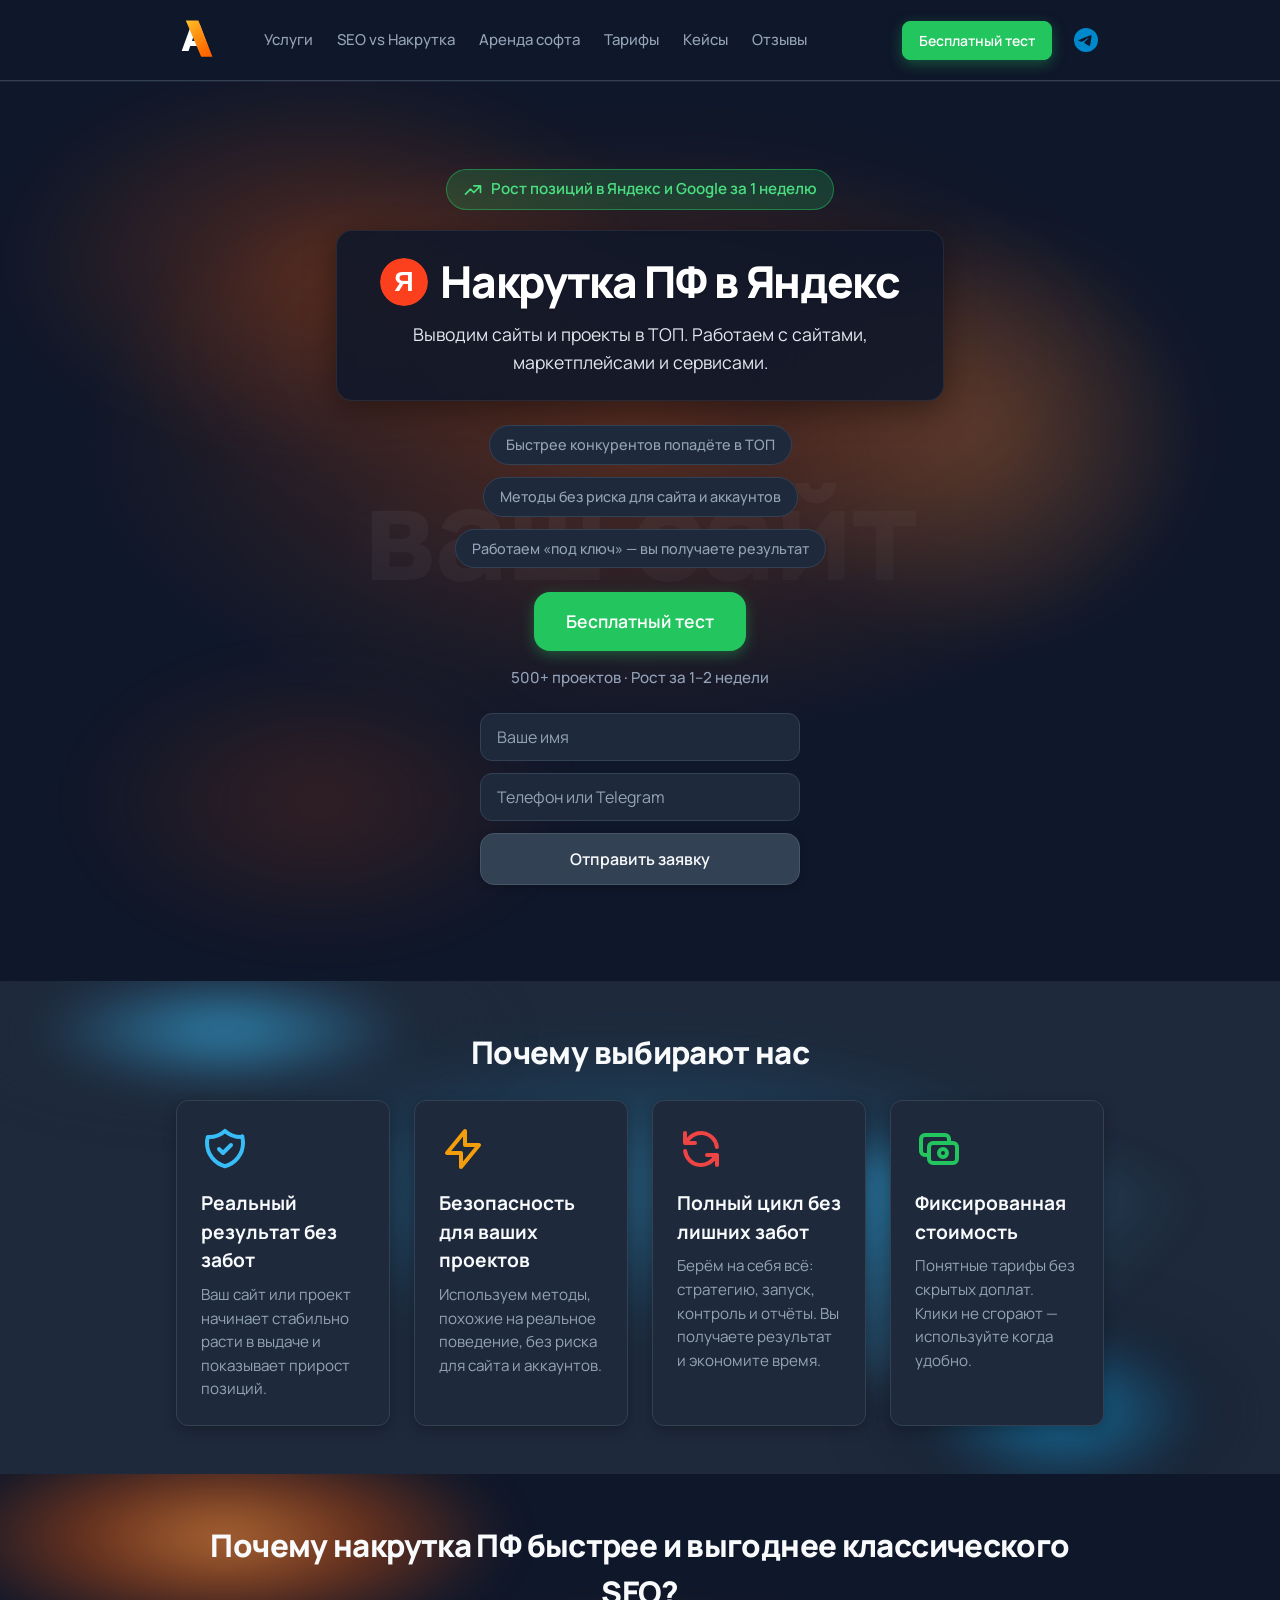
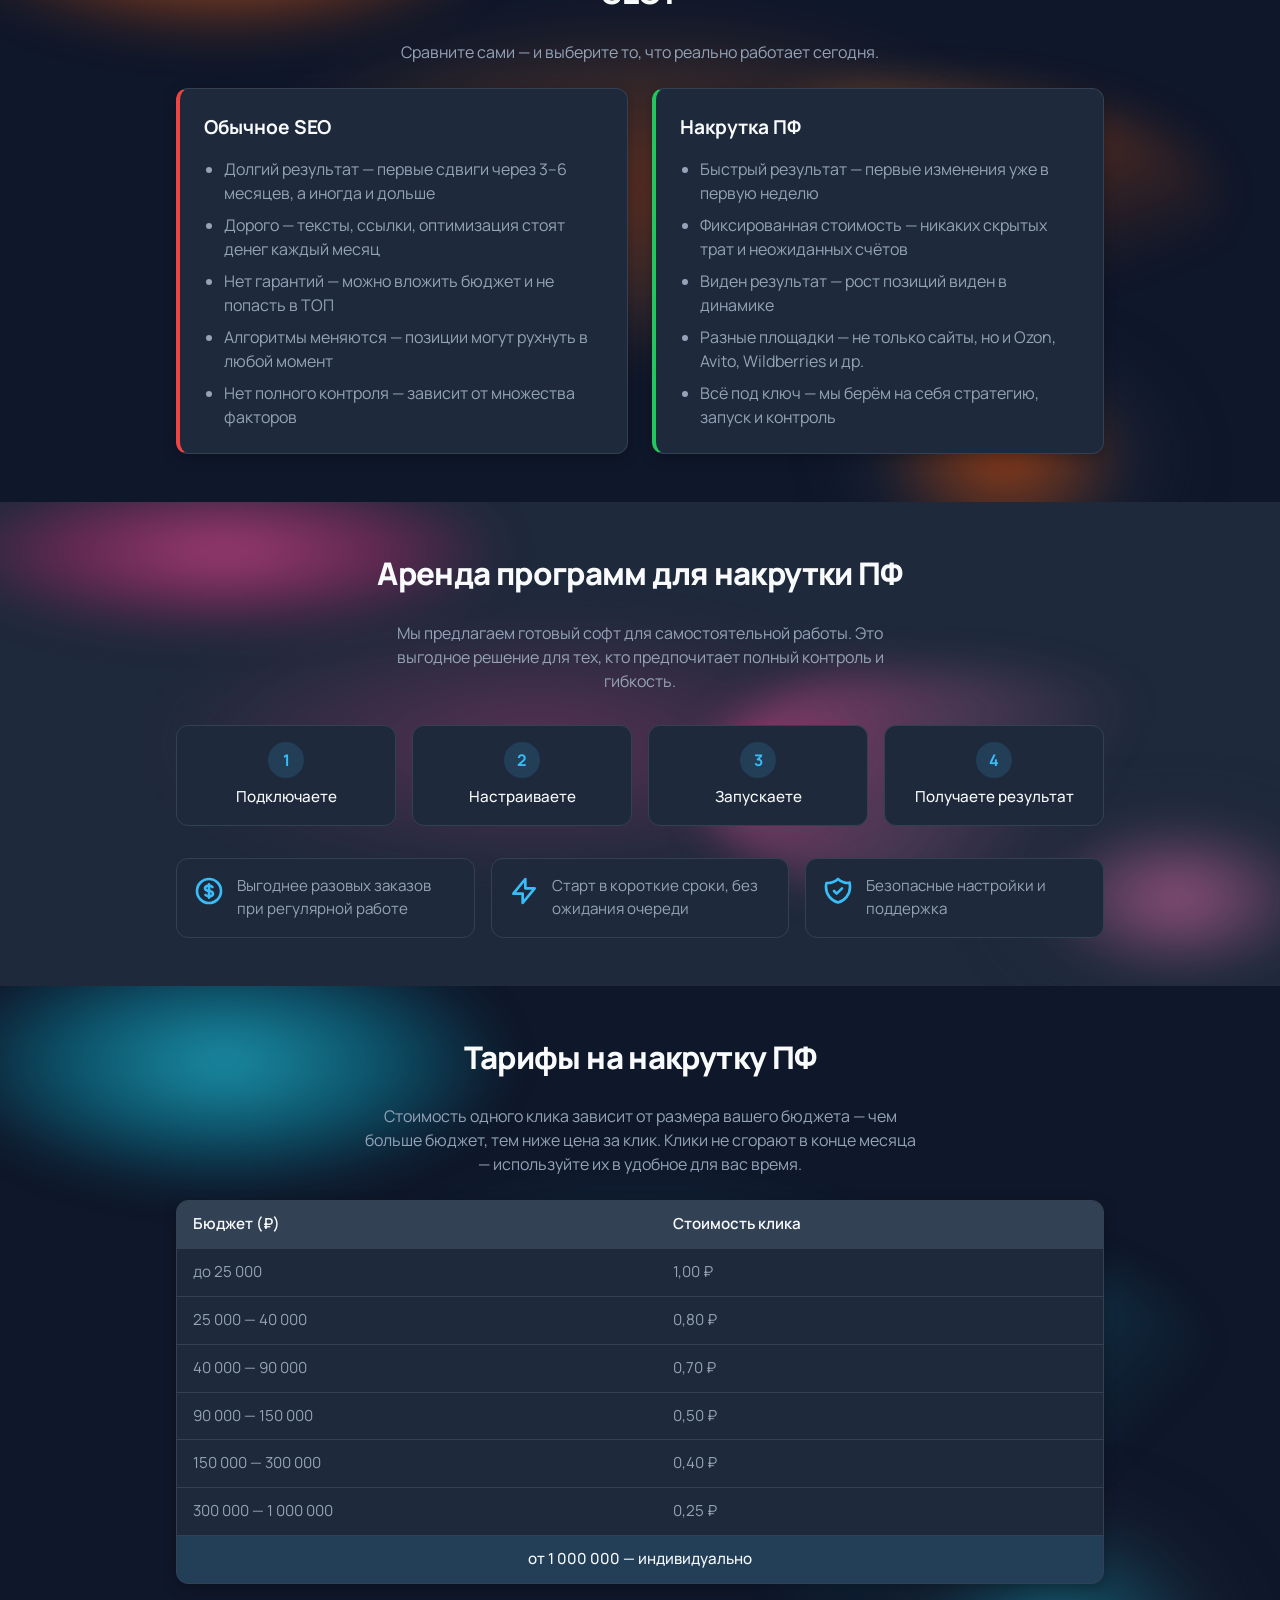
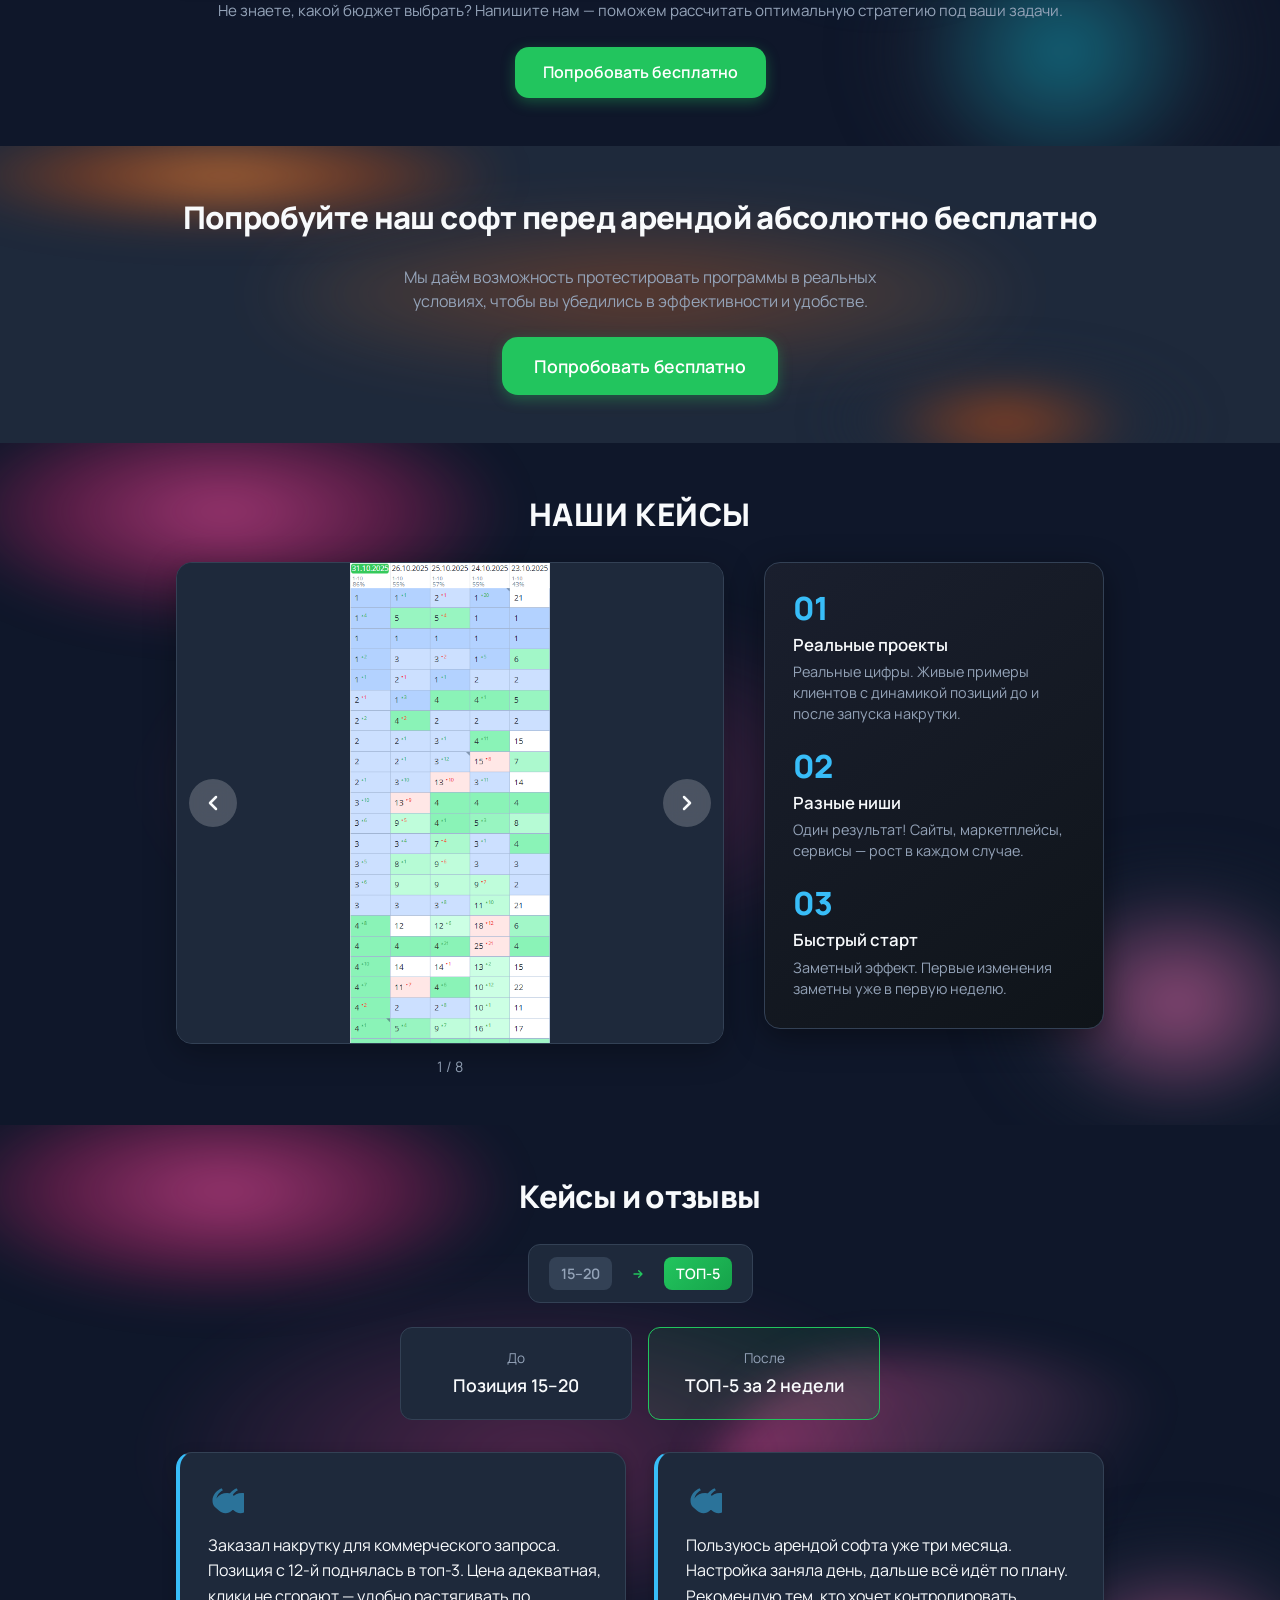
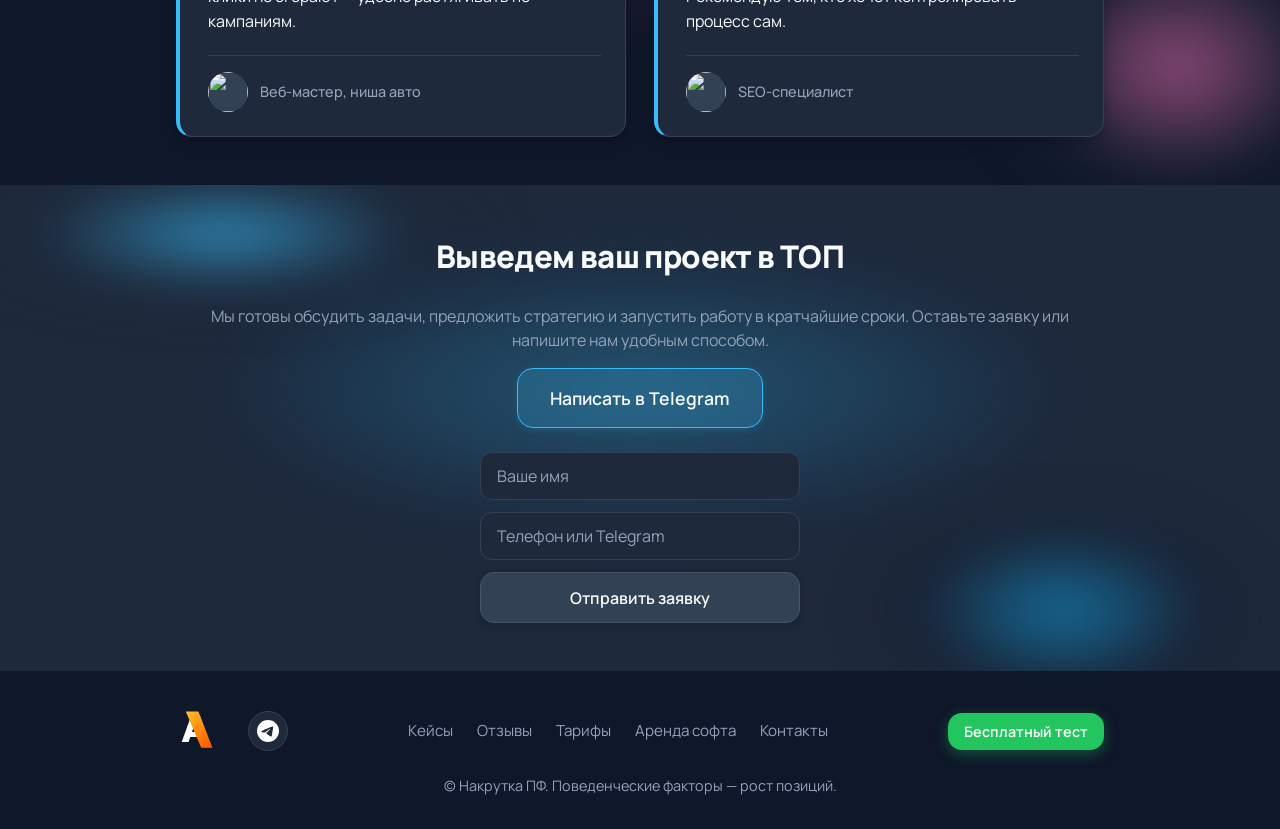
==== index.html @ 40626b6a "Накрутка ПФ — лендинг: hero с видео кузницы, кейсы-карусель, тарифы, отзывы Made-with: Cursor" ====
<!DOCTYPE html>
<html lang="ru">
<head>
  <meta charset="UTF-8">
  <meta name="viewport" content="width=device-width, initial-scale=1.0">
  <title>Накрутка ПФ в Яндекс | Рост позиций в ТОП за 1 неделю</title>
  <meta name="description" content="Накрутка поведенческих факторов для Яндекса и Google. Рост позиций за 1 неделю. Сайты, маркетплейсы, сервисы. Аренда софта и работа под ключ.">
  <meta name="keywords" content="накрутка ПФ, поведенческие факторы, продвижение сайта, Яндекс">
  <link rel="icon" type="image/svg+xml" href="assets/favicon.svg">
  <meta property="og:title" content="Накрутка ПФ в Яндекс — рост позиций за 1 неделю">
  <meta property="og:description" content="Выводим сайты и проекты в ТОП. Рост позиций за 1 неделю. Безопасно и под ключ.">
  <meta property="og:type" content="website">
  <link rel="preconnect" href="https://fonts.googleapis.com">
  <link rel="preconnect" href="https://fonts.gstatic.com" crossorigin>
  <link href="https://fonts.googleapis.com/css2?family=Manrope:wght@400;500;600;700&display=swap" rel="stylesheet">
  <link rel="stylesheet" href="css/styles.css">
</head>
<body id="top">
  <div class="page-wrap">
  <header class="header">
    <div class="header__inner container">
      <a href="#top" class="logo" aria-label="Накрутка ПФ — на главную">
        <img src="img/logo-light.svg" alt="Накрутка ПФ" width="56" height="56" class="logo__img">
      </a>
      <nav class="nav nav--closed">
        <div class="nav__scroll">
          <a href="#advantages" class="nav__link">Услуги</a>
          <a href="#comparison" class="nav__link">SEO vs Накрутка</a>
          <a href="#rent" class="nav__link">Аренда софта</a>
          <a href="#pricing" class="nav__link">Тарифы</a>
          <a href="#our-cases" class="nav__link">Кейсы</a>
          <a href="#reviews" class="nav__link">Отзывы</a>
        </div>
        <a href="#free-test" class="nav__link nav__link--cta">Бесплатный тест</a>
        <a href="https://t.me/pashninburgers1" class="nav__link nav__link--tg" target="_blank" rel="noopener" aria-label="Написать в Telegram">
          <img src="img/tg-icon.svg" alt="" width="24" height="24" class="tg-icon">
        </a>
      </nav>
      <a href="https://t.me/pashninburgers1" class="header__tg" target="_blank" rel="noopener" aria-label="Написать в Telegram">
        <img src="img/tg-icon.svg" alt="" width="24" height="24" class="tg-icon">
      </a>
      <button type="button" class="burger" aria-label="Открыть меню" aria-expanded="false">
        <span class="burger__line"></span>
        <span class="burger__line"></span>
        <span class="burger__line"></span>
      </button>
    </div>
  </header>

  <main>
    <section class="hero">
      <div class="hero__bg" aria-hidden="true">
        <video class="hero__video" autoplay muted loop playsinline disablePictureInPicture preload="auto">
          <source src="video/hero-bg.mp4" type="video/mp4">
        </video>
        <span class="hero__forge-text" aria-hidden="true">ваш сайт</span>
        <span class="hero__bg-overlay"></span>
        <span class="hero__bg-shape hero__bg-shape--1"></span>
        <span class="hero__bg-shape hero__bg-shape--2"></span>
        <span class="hero__bg-shape hero__bg-shape--3"></span>
        <span class="hero__bg-glow hero__bg-glow--1"></span>
      </div>
      <div class="hero__inner container">
        <p class="hero__badge" aria-hidden="true">
          <span class="hero__badge-icon"></span>
          Рост позиций в Яндекс и Google за 1 неделю
        </p>
        <div class="hero__headline-backing">
          <h1 class="hero__title">
            <span class="hero__title-icon hero__title-icon--yandex" aria-hidden="true"></span>
            Накрутка ПФ в Яндекс
          </h1>
          <p class="hero__subtitle">Выводим сайты и проекты в ТОП. Работаем с сайтами, маркетплейсами и сервисами.</p>
        </div>
        <div class="hero__pills">
          <span class="hero__pill">Быстрее конкурентов попадёте в ТОП</span>
          <span class="hero__pill">Методы без риска для сайта и аккаунтов</span>
          <span class="hero__pill">Работаем «под ключ» — вы получаете результат</span>
        </div>
        <a href="#free-test" class="btn btn--primary btn--lg">Бесплатный тест</a>
        <p class="hero__stats">500+ проектов · Рост за 1–2 недели</p>
        <form class="lead-form lead-form--hero" id="form-hero" data-form>
          <input type="text" name="name" class="lead-form__input" placeholder="Ваше имя" required autocomplete="name">
          <input type="text" name="contact" class="lead-form__input" placeholder="Телефон или Telegram" required autocomplete="tel">
          <button type="submit" class="btn btn--submit">Отправить заявку</button>
          <p class="lead-form__message" data-form-message hidden></p>
        </form>
      </div>
    </section>

    <section class="advantages section-with-bg" id="advantages">
      <div class="section-bg section-bg--blue" aria-hidden="true">
        <span class="section-bg__shape section-bg__shape--1"></span>
        <span class="section-bg__shape section-bg__shape--2"></span>
        <span class="section-bg__shape section-bg__shape--3"></span>
        <span class="section-bg__glow section-bg__glow--1"></span>
      </div>
      <div class="container">
        <h2 class="section-title reveal" data-reveal>Почему выбирают нас</h2>
        <div class="advantages__grid">
          <article class="card reveal reveal--delay-1" data-reveal>
            <span class="card__icon card__icon--shield" aria-hidden="true"></span>
            <h3 class="card__title">Реальный результат без забот</h3>
            <p class="card__text">Ваш сайт или проект начинает стабильно расти в выдаче и показывает прирост позиций.</p>
          </article>
          <article class="card reveal reveal--delay-2" data-reveal>
            <span class="card__icon card__icon--rocket" aria-hidden="true"></span>
            <h3 class="card__title">Безопасность для ваших проектов</h3>
            <p class="card__text">Используем методы, похожие на реальное поведение, без риска для сайта и аккаунтов.</p>
          </article>
          <article class="card reveal reveal--delay-3" data-reveal>
            <span class="card__icon card__icon--cycle" aria-hidden="true"></span>
            <h3 class="card__title">Полный цикл без лишних забот</h3>
            <p class="card__text">Берём на себя всё: стратегию, запуск, контроль и отчёты. Вы получаете результат и экономите время.</p>
          </article>
          <article class="card reveal reveal--delay-4" data-reveal>
            <span class="card__icon card__icon--wallet" aria-hidden="true"></span>
            <h3 class="card__title">Фиксированная стоимость</h3>
            <p class="card__text">Понятные тарифы без скрытых доплат. Клики не сгорают — используйте когда удобно.</p>
          </article>
        </div>
      </div>
    </section>

    <section class="comparison section-with-bg" id="comparison">
      <div class="section-bg section-bg--orange" aria-hidden="true">
        <span class="section-bg__shape section-bg__shape--1"></span>
        <span class="section-bg__shape section-bg__shape--2"></span>
        <span class="section-bg__shape section-bg__shape--3"></span>
        <span class="section-bg__glow section-bg__glow--1"></span>
      </div>
      <div class="container">
        <h2 class="section-title reveal" data-reveal>Почему накрутка ПФ быстрее и выгоднее классического SEO?</h2>
        <p class="comparison__lead reveal" data-reveal>Сравните сами — и выберите то, что реально работает сегодня.</p>
        <div class="comparison__grid">
          <div class="comparison__col comparison__col--minus">
            <h3 class="comparison__col-title">Обычное SEO</h3>
            <ul class="comparison__list">
              <li>Долгий результат — первые сдвиги через 3–6 месяцев, а иногда и дольше</li>
              <li>Дорого — тексты, ссылки, оптимизация стоят денег каждый месяц</li>
              <li>Нет гарантий — можно вложить бюджет и не попасть в ТОП</li>
              <li>Алгоритмы меняются — позиции могут рухнуть в любой момент</li>
              <li>Нет полного контроля — зависит от множества факторов</li>
            </ul>
          </div>
          <div class="comparison__col comparison__col--plus">
            <h3 class="comparison__col-title">Накрутка ПФ</h3>
            <ul class="comparison__list">
              <li>Быстрый результат — первые изменения уже в первую неделю</li>
              <li>Фиксированная стоимость — никаких скрытых трат и неожиданных счётов</li>
              <li>Виден результат — рост позиций виден в динамике</li>
              <li>Разные площадки — не только сайты, но и Ozon, Avito, Wildberries и др.</li>
              <li>Всё под ключ — мы берём на себя стратегию, запуск и контроль</li>
            </ul>
          </div>
        </div>
      </div>
    </section>

    <section class="rent section-with-bg" id="rent">
      <div class="section-bg section-bg--pink" aria-hidden="true">
        <span class="section-bg__shape section-bg__shape--1"></span>
        <span class="section-bg__shape section-bg__shape--2"></span>
        <span class="section-bg__shape section-bg__shape--3"></span>
        <span class="section-bg__glow section-bg__glow--1"></span>
      </div>
      <div class="container">
        <h2 class="section-title reveal" data-reveal>Аренда программ для накрутки ПФ</h2>
        <p class="rent__intro">Мы предлагаем готовый софт для самостоятельной работы. Это выгодное решение для тех, кто предпочитает полный контроль и гибкость.</p>
        <div class="rent__steps">
          <div class="rent__step">
            <span class="rent__step-num">1</span>
            <p class="rent__step-text">Подключаете</p>
          </div>
          <div class="rent__step">
            <span class="rent__step-num">2</span>
            <p class="rent__step-text">Настраиваете</p>
          </div>
          <div class="rent__step">
            <span class="rent__step-num">3</span>
            <p class="rent__step-text">Запускаете</p>
          </div>
          <div class="rent__step">
            <span class="rent__step-num">4</span>
            <p class="rent__step-text">Получаете результат</p>
          </div>
        </div>
        <div class="rent__benefits">
          <div class="rent__benefit">
            <span class="rent__benefit-icon rent__benefit-icon--money" aria-hidden="true"></span>
            <p>Выгоднее разовых заказов при регулярной работе</p>
          </div>
          <div class="rent__benefit">
            <span class="rent__benefit-icon rent__benefit-icon--speed" aria-hidden="true"></span>
            <p>Старт в короткие сроки, без ожидания очереди</p>
          </div>
          <div class="rent__benefit">
            <span class="rent__benefit-icon rent__benefit-icon--safe" aria-hidden="true"></span>
            <p>Безопасные настройки и поддержка</p>
          </div>
        </div>
      </div>
    </section>

    <section class="pricing section-with-bg" id="pricing">
      <div class="section-bg section-bg--cyan" aria-hidden="true">
        <span class="section-bg__shape section-bg__shape--1"></span>
        <span class="section-bg__shape section-bg__shape--2"></span>
        <span class="section-bg__shape section-bg__shape--3"></span>
        <span class="section-bg__glow section-bg__glow--1"></span>
      </div>
      <div class="container">
        <h2 class="section-title reveal" data-reveal>Тарифы на накрутку ПФ</h2>
        <p class="pricing__intro reveal" data-reveal>Стоимость одного клика зависит от размера вашего бюджета — чем больше бюджет, тем ниже цена за клик. Клики не сгорают в конце месяца — используйте их в удобное для вас время.</p>
        <div class="pricing__table-wrap">
          <table class="pricing__table" id="pricing-table">
            <thead>
              <tr>
                <th>Бюджет (₽)</th>
                <th>Стоимость клика</th>
              </tr>
            </thead>
            <tbody>
              <tr><td>до 25 000</td><td>1,00 ₽</td></tr>
              <tr><td>25 000 — 40 000</td><td>0,80 ₽</td></tr>
              <tr><td>40 000 — 90 000</td><td>0,70 ₽</td></tr>
              <tr><td>90 000 — 150 000</td><td>0,50 ₽</td></tr>
              <tr><td>150 000 — 300 000</td><td>0,40 ₽</td></tr>
              <tr><td>300 000 — 1 000 000</td><td>0,25 ₽</td></tr>
              <tr class="pricing__table-row--custom"><td colspan="2">от 1 000 000 — индивидуально</td></tr>
            </tbody>
          </table>
        </div>
        <p class="pricing__note">Не знаете, какой бюджет выбрать? Напишите нам — поможем рассчитать оптимальную стратегию под ваши задачи.</p>
        <a href="https://t.me/pashninburgers1" class="btn btn--primary" target="_blank" rel="noopener">Попробовать бесплатно</a>
      </div>
    </section>

    <section class="free-test section-with-bg" id="free-test">
      <div class="section-bg section-bg--orange" aria-hidden="true">
        <span class="section-bg__shape section-bg__shape--1"></span>
        <span class="section-bg__shape section-bg__shape--2"></span>
        <span class="section-bg__glow section-bg__glow--1"></span>
      </div>
      <div class="container">
        <h2 class="section-title reveal" data-reveal>Попробуйте наш софт перед арендой абсолютно бесплатно</h2>
        <p class="free-test__text">Мы даём возможность протестировать программы в реальных условиях, чтобы вы убедились в эффективности и удобстве.</p>
        <a href="https://t.me/pashninburgers1" class="btn btn--primary btn--lg" target="_blank" rel="noopener">Попробовать бесплатно</a>
      </div>
    </section>

    <section class="our-cases section-with-bg" id="our-cases">
      <div class="section-bg section-bg--pink" aria-hidden="true">
        <span class="section-bg__shape section-bg__shape--1"></span>
        <span class="section-bg__shape section-bg__shape--2"></span>
        <span class="section-bg__glow section-bg__glow--1"></span>
      </div>
      <div class="container">
        <h2 class="section-title our-cases__title reveal" data-reveal>Наши кейсы</h2>
        <div class="our-cases__layout">
          <div class="our-cases__carousel-wrap reveal" data-reveal>
            <div class="our-cases__carousel" id="cases-carousel">
              <div class="our-cases__track">
                <div class="our-cases__slide"><img src="img/case-1.png" alt="Кейс: динамика позиций" class="our-cases__img" width="800" height="480"></div>
                <div class="our-cases__slide"><img src="img/case-2.png" alt="Кейс: рост в ТОП-10" class="our-cases__img" width="800" height="480"></div>
                <div class="our-cases__slide"><img src="img/case-3.png" alt="Кейс: статистика позиций" class="our-cases__img" width="800" height="480"></div>
                <div class="our-cases__slide"><img src="img/case-4.png" alt="Кейс: видимость и позиции" class="our-cases__img" width="800" height="480"></div>
                <div class="our-cases__slide"><img src="img/case-5.png" alt="Кейс: результаты накрутки ПФ" class="our-cases__img" width="800" height="480"></div>
                <div class="our-cases__slide"><img src="img/case-6.png" alt="Кейс: динамика по дням" class="our-cases__img" width="800" height="480"></div>
                <div class="our-cases__slide"><img src="img/case-7.png" alt="Кейс: статистика" class="our-cases__img" width="800" height="480"></div>
                <div class="our-cases__slide"><img src="img/case-8.png" alt="Кейс: позиции" class="our-cases__img" width="800" height="480"></div>
              </div>
              <button type="button" class="our-cases__arrow our-cases__arrow--prev" id="cases-prev" aria-label="Предыдущий кейс">
                <span class="our-cases__arrow-icon" aria-hidden="true"></span>
              </button>
              <button type="button" class="our-cases__arrow our-cases__arrow--next" id="cases-next" aria-label="Следующий кейс">
                <span class="our-cases__arrow-icon" aria-hidden="true"></span>
              </button>
            </div>
            <p class="our-cases__counter" id="cases-counter" aria-live="polite">1 / 8</p>
          </div>
          <div class="our-cases__card reveal" data-reveal>
            <div class="our-cases__item">
              <span class="our-cases__num">01</span>
              <h3 class="our-cases__heading">Реальные проекты</h3>
              <p class="our-cases__text">Реальные цифры. Живые примеры клиентов с динамикой позиций до и после запуска накрутки.</p>
            </div>
            <div class="our-cases__item">
              <span class="our-cases__num">02</span>
              <h3 class="our-cases__heading">Разные ниши</h3>
              <p class="our-cases__text">Один результат! Сайты, маркетплейсы, сервисы — рост в каждом случае.</p>
            </div>
            <div class="our-cases__item">
              <span class="our-cases__num">03</span>
              <h3 class="our-cases__heading">Быстрый старт</h3>
              <p class="our-cases__text">Заметный эффект. Первые изменения заметны уже в первую неделю.</p>
            </div>
          </div>
        </div>
      </div>
    </section>

    <section class="cases-reviews section-with-bg" id="reviews">
      <div class="section-bg section-bg--pink" aria-hidden="true">
        <span class="section-bg__shape section-bg__shape--1"></span>
        <span class="section-bg__shape section-bg__shape--2"></span>
        <span class="section-bg__shape section-bg__shape--3"></span>
        <span class="section-bg__glow section-bg__glow--1"></span>
      </div>
      <div class="container">
        <h2 class="section-title reveal" data-reveal>Кейсы и отзывы</h2>
        <div class="cases-reviews__visual reveal" data-reveal aria-hidden="true">
          <div class="chart-mini">
            <span class="chart-mini__bar chart-mini__bar--before" title="До">15–20</span>
            <span class="chart-mini__arrow"></span>
            <span class="chart-mini__bar chart-mini__bar--after" title="После">ТОП-5</span>
          </div>
        </div>
        <div class="cases-reviews__grid">
          <div class="case-card">
            <p class="case-card__label">До</p>
            <p class="case-card__value">Позиция 15–20</p>
          </div>
          <div class="case-card case-card--after">
            <p class="case-card__label">После</p>
            <p class="case-card__value">ТОП-5 за 2 недели</p>
          </div>
        </div>
        <div class="reviews">
          <article class="review">
            <span class="review__quote" aria-hidden="true"></span>
            <p class="review__text">Заказал накрутку для коммерческого запроса. Позиция с 12-й поднялась в топ-3. Цена адекватная, клики не сгорают — удобно растягивать по кампаниям.</p>
            <footer class="review__footer">
              <img src="img/avatar-webmaster.jpg" alt="" class="review__avatar" width="40" height="40" loading="lazy">
              <span class="review__author">Веб-мастер, ниша авто</span>
            </footer>
          </article>
          <article class="review">
            <span class="review__quote" aria-hidden="true"></span>
            <p class="review__text">Пользуюсь арендой софта уже три месяца. Настройка заняла день, дальше всё идёт по плану. Рекомендую тем, кто хочет контролировать процесс сам.</p>
            <footer class="review__footer">
              <img src="img/avatar-seo.jpg" alt="" class="review__avatar" width="40" height="40" loading="lazy">
              <span class="review__author">SEO-специалист</span>
            </footer>
          </article>
        </div>
      </div>
    </section>

    <section class="cta section-with-bg" id="cta">
      <div class="section-bg section-bg--blue" aria-hidden="true">
        <span class="section-bg__shape section-bg__shape--1"></span>
        <span class="section-bg__shape section-bg__shape--2"></span>
        <span class="section-bg__glow section-bg__glow--1"></span>
      </div>
      <div class="container">
        <h2 class="section-title reveal" data-reveal>Выведем ваш проект в ТОП</h2>
        <p class="cta__text">Мы готовы обсудить задачи, предложить стратегию и запустить работу в кратчайшие сроки. Оставьте заявку или напишите нам удобным способом.</p>
        <a href="https://t.me/pashninburgers1" class="btn btn--tg btn--lg cta__tg" target="_blank" rel="noopener">Написать в Telegram</a>
        <form class="lead-form lead-form--cta" id="form-cta" data-form>
          <input type="text" name="name" class="lead-form__input" placeholder="Ваше имя" required autocomplete="name">
          <input type="text" name="contact" class="lead-form__input" placeholder="Телефон или Telegram" required autocomplete="tel">
          <button type="submit" class="btn btn--submit">Отправить заявку</button>
          <p class="lead-form__message" data-form-message hidden></p>
        </form>
      </div>
    </section>
  </main>

  <footer class="footer">
    <div class="container footer__inner">
      <div class="footer__left">
        <a href="#top" class="footer__logo" aria-label="На главную">
          <img src="img/logo-light.svg" alt="" width="56" height="56" class="footer__logo-img">
        </a>
        <a href="https://t.me/pashninburgers1" class="footer__tg" target="_blank" rel="noopener" aria-label="Написать в Telegram">
          <img src="img/tg-icon.svg" alt="" width="22" height="22" class="tg-icon">
        </a>
      </div>
      <nav class="footer__nav">
        <a href="#our-cases">Кейсы</a>
        <a href="#reviews">Отзывы</a>
        <a href="#pricing">Тарифы</a>
        <a href="#rent">Аренда софта</a>
        <a href="#cta">Контакты</a>
      </nav>
      <a href="#free-test" class="btn btn--primary btn--sm">Бесплатный тест</a>
      <p class="footer__copy">&copy; Накрутка ПФ. Поведенческие факторы — рост позиций.</p>
    </div>
  </footer>

  <a href="#top" class="scroll-top" id="scroll-top" aria-label="Прокрутить вверх" hidden>
    <span class="scroll-top__icon" aria-hidden="true"></span>
  </a>
  </div>
  <script src="js/main.js"></script>
</body>
</html>
---- css/styles.css ----
/* ===== Variables & reset (тёмная тема Накрути ПФ) ===== */
:root {
  --color-bg: #0f172a;
  --color-bg-alt: #1e293b;
  --color-bg-card: #1e293b;
  --color-bg-elevated: #334155;
  --color-text: #f8fafc;
  --color-text-muted: #94a3b8;
  --color-accent: #38bdf8;
  --color-accent-hover: #7dd3fc;
  --color-accent-light: rgba(56, 189, 248, 0.15);
  --color-cta: #22c55e;
  --color-cta-hover: #4ade80;
  --color-border: #334155;
  --color-border-light: #475569;
  --color-success: #22c55e;
  --color-danger: #ef4444;
  --font: 'Manrope', system-ui, sans-serif;
  --container: min(100% - 2rem, 960px);
  --header-h: 60px;
  --radius: 12px;
  --shadow: 0 4px 14px rgba(0, 0, 0, 0.25);
  --transition: 0.2s ease;
}

*, *::before, *::after { box-sizing: border-box; }
html { scroll-behavior: smooth; }
body {
  margin: 0;
  font-family: var(--font);
  font-size: 16px;
  line-height: 1.5;
  color: var(--color-text);
  background: linear-gradient(180deg, #0f172a 0%, #1e293b 50%, #0f172a 100%);
  position: relative;
  min-height: 100vh;
}

.page-wrap { position: relative; z-index: 1; }

.container { width: var(--container); margin-left: auto; margin-right: auto; padding-left: 1rem; padding-right: 1rem; }

/* Появление блоков при скролле (только при включённом JS) */
.reveal-ready .reveal {
  opacity: 0;
  transform: translateY(14px);
  transition: opacity 0.4s ease, transform 0.4s ease;
}
.reveal-ready .reveal.is-visible {
  opacity: 1;
  transform: translateY(0);
}
.reveal-ready .reveal--delay-1 { transition-delay: 0.08s; }
.reveal-ready .reveal--delay-2 { transition-delay: 0.16s; }
.reveal-ready .reveal--delay-3 { transition-delay: 0.24s; }
.reveal-ready .reveal--delay-4 { transition-delay: 0.32s; }

/* ===== Header & Burger ===== */
.header {
  position: relative;
  z-index: 100;
  min-height: var(--header-h);
  padding: 0.75rem 0;
  background: var(--color-bg);
  border-bottom: 1px solid var(--color-border);
  box-shadow: 0 1px 0 rgba(255, 255, 255, 0.05);
}
@media (max-width: 767px) {
  .header { position: fixed; top: 0; left: 0; right: 0; }
  main .hero { padding-top: calc(var(--header-h) + 1.5rem); }
}

.header__inner {
  display: flex;
  align-items: center;
  justify-content: space-between;
  gap: 0.5rem;
  flex-wrap: nowrap;
}
@media (min-width: 768px) {
  .header .container { max-width: 1200px; padding-left: 1rem; padding-right: 1rem; }
}

.logo {
  display: flex;
  align-items: center;
  text-decoration: none;
  flex-shrink: 0;
  margin-right: 0.25rem;
  color: inherit;
  transition: opacity var(--transition);
}
.logo:hover { opacity: 0.9; }
.logo:focus-visible { outline: 2px solid var(--color-accent); outline-offset: 2px; }
.logo__img { display: block; height: 56px; width: 56px; }

.tg-icon {
  display: block;
  width: 24px;
  height: 24px;
  transition: opacity var(--transition);
}
a:hover .tg-icon { opacity: 0.85; }

.header__tg {
  display: none;
  padding: 6px;
  line-height: 0;
  text-decoration: none;
}
@media (min-width: 768px) {
  .header__tg { display: inline-block; }
}

.nav__link--tg { padding: 6px; line-height: 0; }
.nav__link--tg .tg-icon { width: 28px; height: 28px; }
@media (min-width: 768px) {
  .nav .nav__link--tg { display: inline-flex; align-items: center; }
}

.burger {
  display: flex;
  flex-direction: column;
  justify-content: center;
  gap: 5px;
  width: 44px;
  height: 44px;
  padding: 0;
  border: 0;
  background: none;
  cursor: pointer;
}
@media (min-width: 768px) {
  .burger { display: none; }
}

.burger__line {
  display: block;
  width: 22px;
  height: 2px;
  background: var(--color-text);
  border-radius: 1px;
  transition: var(--transition);
}
@media (max-width: 767px) {
  .nav { background: var(--color-bg-alt); }
  .nav .nav__link { background: var(--color-bg-card); border-color: var(--color-border); color: var(--color-text); }
  .nav .nav__link:hover { color: var(--color-accent); }
  .nav .nav__link--cta { background: var(--color-cta); border-color: var(--color-cta); color: #fff; }
}
.burger[aria-expanded="true"] .burger__line:nth-child(1) { transform: translateY(7px) rotate(45deg); }
.burger[aria-expanded="true"] .burger__line:nth-child(2) { opacity: 0; }
.burger[aria-expanded="true"] .burger__line:nth-child(3) { transform: translateY(-7px) rotate(-45deg); }

.nav {
  position: fixed;
  top: var(--header-h);
  left: 0;
  right: 0;
  bottom: 0;
  z-index: 99;
  background: var(--color-bg);
  padding: 1.5rem;
  display: flex;
  flex-direction: column;
  gap: 0.5rem;
  transform: translateX(-100%);
  transition: transform 0.25s ease;
  overflow-y: auto;
}
@media (max-width: 767px) {
  .nav .nav__link {
    padding: 0.85rem 1.25rem;
    justify-content: flex-start;
    border: 1px solid var(--color-border);
    background: var(--color-bg-card);
    font-size: 1rem;
    box-shadow: var(--shadow);
  }
  .nav .nav__link--cta {
    justify-content: center;
    padding: 1rem 1.25rem;
  }
}
.nav--open { transform: translateX(0); }
.nav__scroll {
  display: flex;
  flex-direction: column;
  gap: 0.5rem;
}
@media (min-width: 768px) {
  .nav {
    position: relative;
    top: auto;
    left: auto;
    right: auto;
    bottom: auto;
    padding: 0;
    padding-top: 0;
    transform: none;
    flex-direction: row;
    flex-wrap: nowrap;
    padding: 0;
    background: transparent;
    gap: 0.5rem;
    align-items: center;
    justify-content: flex-start;
    flex: 1 1 auto;
    min-width: 0;
    margin: 0 0.5rem;
    overflow: visible;
  }
  .nav__scroll {
    flex-direction: row;
    flex-wrap: nowrap;
    flex: 1 1 auto;
    min-width: 0;
    overflow-x: auto;
    overflow-y: hidden;
    -webkit-overflow-scrolling: touch;
    scrollbar-width: none;
    gap: 0;
    align-items: center;
  }
  .nav__scroll::-webkit-scrollbar { display: none; }
  /* Пункты меню в стиле Seopapa: текст без кнопок, в одну строку */
  .nav__scroll .nav__link {
    border: none;
    background: transparent;
    box-shadow: none;
    padding: 0.5rem 0.75rem;
    font-size: 0.9375rem;
    color: var(--color-text-muted);
    border-radius: 0;
  }
  .nav__scroll .nav__link:hover {
    background: transparent;
    color: var(--color-accent);
    box-shadow: none;
  }
  .nav .nav__link--cta {
    flex-shrink: 0;
    margin-left: 1rem;
    padding-left: 1rem;
    padding-right: 1rem;
  }
  .nav--closed { transform: none; }
  .nav .nav__link--tg { display: none; }
}

.nav__link {
  display: inline-flex;
  align-items: center;
  justify-content: center;
  color: var(--color-text-muted);
  text-decoration: none;
  font-weight: 500;
  font-size: 0.9rem;
  padding: 0.45rem 0.8rem;
  border-radius: 8px;
  border: 1px solid var(--color-border);
  background: transparent;
  transition: background var(--transition), color var(--transition), border-color var(--transition), box-shadow 0.2s ease;
  white-space: nowrap;
  flex-shrink: 0;
}
.nav__link:hover {
  color: var(--color-accent);
  background: var(--color-accent-light);
  border-color: var(--color-border-light);
}
@media (min-width: 768px) {
  .nav__link {
    padding: 0.5rem 0.85rem;
    font-size: 0.875rem;
  }
}

.nav__link--cta {
  background: var(--color-cta);
  color: #fff;
  border-color: var(--color-cta);
  font-weight: 600;
  box-shadow: 0 4px 14px rgba(34, 197, 94, 0.35);
}
.nav__link--cta:hover {
  background: var(--color-cta-hover);
  color: #fff;
  border-color: var(--color-cta-hover);
  box-shadow: 0 6px 20px rgba(34, 197, 94, 0.4);
  transform: translateY(-2px);
}

.nav__link--tg {
  padding: 6px 10px;
  background: rgba(56, 189, 248, 0.15);
  border-color: var(--color-border-light);
  color: var(--color-text);
}
.nav__link--tg:hover {
  background: rgba(56, 189, 248, 0.25);
  border-color: var(--color-accent);
  box-shadow: 0 2px 8px rgba(56, 189, 248, 0.2);
}

/* ===== Buttons ===== */
.btn {
  display: inline-block;
  padding: 0.85rem 1.75rem;
  font-family: var(--font);
  font-size: 1rem;
  font-weight: 600;
  text-decoration: none;
  border: none;
  border-radius: 14px;
  cursor: pointer;
  transition: transform 0.2s ease, box-shadow 0.25s ease, background 0.2s ease, border-color 0.2s ease;
  text-align: center;
}
.btn:hover {
  transform: translateY(-2px);
}
.btn--lg { padding: 1rem 2rem; font-size: 1.1rem; border-radius: 16px; }
.btn--sm { padding: 0.5rem 1rem; font-size: 0.9rem; }

/* Главный CTA — зелёный (Бесплатный тест / Хочу в ТОП) */
.btn--primary {
  background: var(--color-cta);
  color: #fff;
  box-shadow: 0 4px 14px rgba(34, 197, 94, 0.35);
}
.btn--primary:hover {
  background: var(--color-cta-hover);
  box-shadow: 0 6px 20px rgba(34, 197, 94, 0.45);
}

/* Отправка заявки */
.btn--submit {
  background: var(--color-bg-elevated);
  color: var(--color-text);
  border: 1px solid var(--color-border-light);
  box-shadow: 0 2px 8px rgba(0, 0, 0, 0.2);
}
.btn--submit:hover {
  background: var(--color-cta);
  color: #fff;
  border-color: var(--color-cta);
  box-shadow: 0 4px 14px rgba(34, 197, 94, 0.35);
}

/* Telegram */
.btn--tg {
  background: rgba(56, 189, 248, 0.2);
  color: var(--color-text);
  border: 1px solid var(--color-accent);
  box-shadow: 0 2px 8px rgba(56, 189, 248, 0.15);
}
.btn--tg:hover {
  background: var(--color-accent);
  color: #0f172a;
  border-color: var(--color-accent);
  box-shadow: 0 4px 14px rgba(56, 189, 248, 0.35);
}

/* Второстепенный CTA — контур */
.btn--secondary {
  background: transparent;
  color: var(--color-text);
  border: 2px solid var(--color-border-light);
  box-shadow: none;
}
.btn--secondary:hover {
  background: var(--color-bg-elevated);
  color: var(--color-text);
  border-color: var(--color-text-muted);
  box-shadow: 0 2px 8px rgba(0, 0, 0, 0.2);
}

/* ===== Hero ===== */
.hero {
  padding: 2.5rem 0 3rem;
  min-height: 100vh;
  display: flex;
  align-items: center;
  background: var(--color-bg);
  position: relative;
  overflow: hidden;
}

/* Hero — реальное видео как на nakrutipf.ru + оверлей и лёгкое свечение */
.hero__bg {
  position: absolute;
  inset: 0;
  z-index: 0;
  pointer-events: none;
}
.hero__video {
  position: absolute;
  inset: 0;
  width: 100%;
  height: 100%;
  object-fit: cover;
  z-index: 0;
}
.hero__video.hero__video--hidden {
  opacity: 0;
  pointer-events: none;
}
/* Текст «ваш сайт» — визуально «куём» сайт */
.hero__forge-text {
  position: absolute;
  left: 50%;
  top: 50%;
  transform: translate(-50%, -50%);
  z-index: 1;
  font-size: clamp(3rem, 12vw, 8rem);
  font-weight: 800;
  line-height: 1;
  letter-spacing: -0.02em;
  color: transparent;
  background: linear-gradient(160deg, #94a3b8 0%, #64748b 25%, #475569 50%, #cbd5e1 75%, #94a3b8 100%);
  background-size: 200% 200%;
  -webkit-background-clip: text;
  background-clip: text;
  text-shadow: 0 0 40px rgba(148, 163, 184, 0.3);
  opacity: 0.28;
  pointer-events: none;
  white-space: nowrap;
}
.hero__bg-overlay {
  position: absolute;
  inset: 0;
  z-index: 1;
  background: linear-gradient(180deg, rgba(15, 23, 42, 0.82) 0%, rgba(15, 23, 42, 0.6) 40%, rgba(15, 23, 42, 0.88) 100%);
  pointer-events: none;
}
.hero__bg-overlay::after {
  content: '';
  position: absolute;
  inset: 0;
  background: radial-gradient(ellipse 80% 60% at 50% 40%, rgba(234, 88, 12, 0.25) 0%, transparent 55%);
  pointer-events: none;
}
.hero__bg-shape,
.hero__bg-glow {
  position: absolute;
  z-index: 2;
  border-radius: 40% 60% 50% 50% / 60% 40% 60% 40%;
  filter: blur(28px);
  opacity: 0.7;
  animation: hero-bg-drift 20s ease-in-out infinite;
  pointer-events: none;
}
.hero__bg-shape--1 {
  width: 70%;
  height: 70%;
  top: -15%;
  left: -10%;
  background: radial-gradient(ellipse 60% 50% at 50% 50%, rgba(234, 88, 12, 0.4) 0%, transparent 60%);
  animation-delay: 0s;
}
.hero__bg-shape--2 {
  width: 55%;
  height: 60%;
  top: 15%;
  right: -15%;
  background: radial-gradient(ellipse 50% 60% at 30% 40%, rgba(251, 146, 60, 0.35) 0%, transparent 65%);
  animation-delay: -5s;
  border-radius: 50% 40% 60% 50% / 50% 60% 40% 50%;
}
.hero__bg-shape--3 {
  width: 50%;
  height: 50%;
  bottom: -5%;
  left: -5%;
  background: radial-gradient(ellipse 60% 50% at 60% 50%, rgba(194, 65, 12, 0.3) 0%, transparent 65%);
  animation-delay: -10s;
  border-radius: 60% 40% 40% 60% / 50% 50% 50% 50%;
}
.hero__bg-glow--1 {
  width: 100%;
  height: 100%;
  top: 0;
  left: 0;
  background: radial-gradient(ellipse 80% 50% at 50% 30%, rgba(234, 88, 12, 0.2) 0%, transparent 50%);
  filter: blur(40px);
  animation: none;
}
@keyframes hero-bg-drift {
  0%, 100% { transform: translate(0, 0) scale(1) rotate(0deg); }
  33% { transform: translate(2%, -1%) scale(1.02) rotate(1deg); }
  66% { transform: translate(-1%, 2%) scale(0.98) rotate(-1deg); }
}

.hero__inner { text-align: center; max-width: 640px; margin: 0 auto; position: relative; z-index: 3; }

/* Первое, что бросается в глаза — рост позиций */
.hero__badge {
  display: inline-flex;
  align-items: center;
  gap: 0.5rem;
  margin: 0 0 1.25rem;
  padding: 0.5rem 1rem;
  background: rgba(34, 197, 94, 0.2);
  border: 1px solid rgba(34, 197, 94, 0.5);
  border-radius: 999px;
  font-size: 0.95rem;
  font-weight: 600;
  color: #4ade80;
  animation: hero-badge-pulse 2.5s ease-in-out infinite;
}
.hero__badge-icon {
  display: inline-block;
  width: 20px;
  height: 20px;
  background: url("data:image/svg+xml,%3Csvg xmlns='http://www.w3.org/2000/svg' fill='none' viewBox='0 0 24 24' stroke='%234ade80' stroke-width='2'%3E%3Cpath stroke-linecap='round' stroke-linejoin='round' d='M13 7h8m0 0v8m0-8l-8 8-4-4-6 6'/%3E%3C/svg%3E") center/contain no-repeat;
}
@keyframes hero-badge-pulse {
  0%, 100% { opacity: 1; box-shadow: 0 0 0 0 rgba(34, 197, 94, 0.3); }
  50% { opacity: 0.95; box-shadow: 0 0 12px 2px rgba(34, 197, 94, 0.2); }
}

/* Подложка для заголовка — текст хорошо читается на любом фоне */
.hero__headline-backing {
  padding: 1.5rem 1.25rem;
  margin-bottom: 1.25rem;
  background: rgba(15, 23, 42, 0.88);
  border-radius: 16px;
  border: 1px solid rgba(255, 255, 255, 0.08);
  box-shadow: 0 8px 32px rgba(0, 0, 0, 0.4);
}
.hero__headline-backing .hero__title { margin-bottom: 0.75rem; }
.hero__headline-backing .hero__subtitle { margin-bottom: 0; }

.hero__title {
  margin: 0 0 1rem;
  font-size: clamp(1.85rem, 5.5vw, 2.75rem);
  font-weight: 800;
  line-height: 1.2;
  letter-spacing: -0.03em;
  color: #ffffff;
  text-shadow: 0 1px 2px rgba(0, 0, 0, 0.3);
  display: flex;
  align-items: center;
  justify-content: center;
  flex-wrap: wrap;
  gap: 0.5rem 0.75rem;
}
.hero__title-icon {
  display: inline-block;
  flex-shrink: 0;
  border-radius: 50%;
  background: center/contain no-repeat;
}
.hero__title-icon--yandex {
  width: 48px;
  height: 48px;
  background-image: url("../img/yandex-icon.svg");
}

.hero__subtitle {
  margin: 0 0 1.5rem;
  color: #e2e8f0;
  font-size: 1.1rem;
  line-height: 1.6;
}

.hero__pills {
  display: flex;
  flex-wrap: wrap;
  justify-content: center;
  gap: 0.75rem 1rem;
  margin: 1.5rem 0;
}
.hero__pill {
  display: inline-flex;
  align-items: center;
  gap: 0.4rem;
  padding: 0.5rem 1rem;
  background: var(--color-bg-card);
  border: 1px solid var(--color-border);
  border-radius: 999px;
  font-size: 0.9rem;
  font-weight: 500;
  color: var(--color-text-muted);
}
.hero__stats {
  margin: 1rem 0 0;
  font-size: 0.95rem;
  color: var(--color-text-muted);
  font-weight: 500;
}

.lead-form {
  display: flex;
  flex-direction: column;
  gap: 0.75rem;
  max-width: 320px;
  margin: 1.5rem auto 0;
  text-align: left;
}
.lead-form--hero .lead-form__input { margin: 0; }
.lead-form__input {
  width: 100%;
  padding: 0.75rem 1rem;
  font-family: var(--font);
  font-size: 1rem;
  border: 1px solid var(--color-border);
  border-radius: var(--radius);
  background: var(--color-bg-card);
  color: var(--color-text);
}
.lead-form__input::placeholder { color: var(--color-text-muted); }
.lead-form__input:focus {
  outline: none;
  border-color: var(--color-accent);
  box-shadow: 0 0 0 3px var(--color-accent-light);
}
.lead-form__message {
  margin: 0;
  font-size: 0.9rem;
}
.lead-form__message[data-success="true"] { color: var(--color-success); }
.lead-form__message[data-success="false"] { color: #f87171; }

/* ===== Section title ===== */
.section-title {
  margin: 0 0 1.5rem;
  font-size: clamp(1.5rem, 4vw, 1.95rem);
  font-weight: 800;
  text-align: center;
  letter-spacing: -0.02em;
  color: var(--color-text);
}
.section-title .section-title__emoji {
  display: inline-block;
  margin-right: 0.35em;
  vertical-align: middle;
}

/* ===== Section backgrounds — двигающиеся картинки по подтемам ===== */
.section-with-bg {
  position: relative;
  overflow: hidden;
}
.section-with-bg .container {
  position: relative;
  z-index: 1;
}
.section-bg {
  position: absolute;
  inset: 0;
  z-index: 0;
  pointer-events: none;
}
.section-bg__shape,
.section-bg__glow {
  position: absolute;
  border-radius: 30% 70% 60% 40% / 50% 50% 50% 50%;
  filter: blur(22px);
  opacity: 1;
  animation: section-bg-float 18s ease-in-out infinite;
}
.section-bg__shape--1 {
  width: 55%;
  height: 50%;
  top: -15%;
  left: -10%;
  animation-delay: 0s;
}
.section-bg__shape--2 {
  width: 45%;
  height: 55%;
  bottom: -15%;
  right: -10%;
  border-radius: 60% 40% 40% 60% / 60% 40% 60% 40%;
  animation-delay: -6s;
}
.section-bg__shape--3 {
  width: 40%;
  height: 45%;
  top: 35%;
  right: 5%;
  border-radius: 40% 60% 60% 40% / 60% 40% 50% 50%;
  animation-delay: -12s;
}
.section-bg__glow {
  width: 80%;
  height: 80%;
  top: 10%;
  left: 10%;
  filter: blur(32px);
  opacity: 0.85;
  animation: section-bg-pulse 12s ease-in-out infinite;
}
/* Цветовые темы: синий, оранж, розовый, голубой — усиленная видимость */
.section-bg--blue .section-bg__shape--1 {
  background: radial-gradient(ellipse 60% 50% at 50% 50%, rgba(56, 189, 248, 0.65) 0%, rgba(30, 41, 59, 0.4) 45%, transparent 68%);
}
.section-bg--blue .section-bg__shape--2 {
  background: radial-gradient(ellipse 50% 60% at 40% 50%, rgba(14, 165, 233, 0.55) 0%, rgba(15, 23, 42, 0.3) 50%, transparent 72%);
}
.section-bg--blue .section-bg__shape--3 {
  background: linear-gradient(135deg, rgba(56, 189, 248, 0.5) 0%, rgba(56, 189, 248, 0.2) 45%, transparent 75%);
}
.section-bg--blue .section-bg__glow--1 {
  background: radial-gradient(ellipse 70% 60% at 50% 40%, rgba(56, 189, 248, 0.35) 0%, rgba(14, 165, 233, 0.12) 45%, transparent 60%);
}
.section-bg--orange .section-bg__shape--1 {
  background: radial-gradient(ellipse 60% 50% at 50% 50%, rgba(251, 146, 60, 0.7) 0%, rgba(234, 88, 12, 0.4) 35%, transparent 68%);
}
.section-bg--orange .section-bg__shape--2 {
  background: radial-gradient(ellipse 50% 60% at 30% 60%, rgba(234, 88, 12, 0.6) 0%, rgba(30, 41, 59, 0.35) 45%, transparent 68%);
}
.section-bg--orange .section-bg__shape--3 {
  background: linear-gradient(160deg, rgba(251, 146, 60, 0.55) 0%, rgba(234, 88, 12, 0.25) 40%, transparent 70%);
}
.section-bg--orange .section-bg__glow--1 {
  background: radial-gradient(ellipse 65% 55% at 50% 50%, rgba(234, 88, 12, 0.4) 0%, rgba(251, 146, 60, 0.15) 45%, transparent 60%);
}
.section-bg--pink .section-bg__shape--1 {
  background: radial-gradient(ellipse 60% 50% at 50% 50%, rgba(236, 72, 153, 0.65) 0%, rgba(219, 39, 119, 0.35) 40%, transparent 68%);
}
.section-bg--pink .section-bg__shape--2 {
  background: radial-gradient(ellipse 50% 60% at 60% 40%, rgba(244, 114, 182, 0.55) 0%, rgba(30, 41, 59, 0.3) 50%, transparent 70%);
}
.section-bg--pink .section-bg__shape--3 {
  background: linear-gradient(120deg, rgba(236, 72, 153, 0.5) 0%, rgba(244, 114, 182, 0.2) 45%, transparent 72%);
}
.section-bg--pink .section-bg__glow--1 {
  background: radial-gradient(ellipse 70% 60% at 40% 50%, rgba(236, 72, 153, 0.35) 0%, transparent 55%);
}
.section-bg--cyan .section-bg__shape--1 {
  background: radial-gradient(ellipse 60% 50% at 50% 50%, rgba(34, 211, 238, 0.65) 0%, rgba(6, 182, 212, 0.35) 40%, transparent 68%);
}
.section-bg--cyan .section-bg__shape--2 {
  background: radial-gradient(ellipse 50% 60% at 40% 50%, rgba(22, 163, 184, 0.55) 0%, rgba(30, 41, 59, 0.3) 52%, transparent 72%);
}
.section-bg--cyan .section-bg__shape--3 {
  background: linear-gradient(135deg, rgba(34, 211, 238, 0.5) 0%, rgba(22, 163, 184, 0.2) 45%, transparent 72%);
}
.section-bg--cyan .section-bg__glow--1 {
  background: radial-gradient(ellipse 65% 55% at 50% 50%, rgba(34, 211, 238, 0.35) 0%, transparent 55%);
}
@keyframes section-bg-float {
  0%, 100% { transform: translate(0, 0) scale(1) rotate(0deg); }
  25% { transform: translate(3%, -2%) scale(1.03) rotate(2deg); }
  50% { transform: translate(-2%, 3%) scale(0.97) rotate(-1deg); }
  75% { transform: translate(2%, 2%) scale(1.02) rotate(1deg); }
}
@keyframes section-bg-pulse {
  0%, 100% { opacity: 0.75; transform: scale(1); }
  50% { opacity: 0.95; transform: scale(1.05); }
}

/* ===== Advantages (cards) ===== */
.advantages { padding: 3rem 0; background: var(--color-bg-alt); }
.advantages__grid {
  display: grid;
  grid-template-columns: 1fr;
  gap: 1.5rem;
}
@media (min-width: 640px) {
  .advantages__grid { grid-template-columns: repeat(2, 1fr); }
}
@media (min-width: 900px) {
  .advantages__grid { grid-template-columns: repeat(4, 1fr); }
}

.card {
  padding: 1.5rem;
  background: var(--color-bg-card);
  border-radius: var(--radius);
  box-shadow: var(--shadow);
  border: 1px solid var(--color-border);
  transition: transform 0.2s ease, box-shadow 0.2s ease;
}
.card:hover {
  transform: translateY(-3px);
  box-shadow: 0 8px 24px rgba(0, 0, 0, 0.35);
  border-color: var(--color-border-light);
}
.card__icon {
  display: block;
  width: 48px;
  height: 48px;
  margin-bottom: 1rem;
  background-size: contain;
  background-repeat: no-repeat;
  background-position: center;
}
/* Иконки карточек — у каждого пункта свой цвет */
.card__icon--shield { background-image: url("data:image/svg+xml,%3Csvg xmlns='http://www.w3.org/2000/svg' fill='none' viewBox='0 0 24 24' stroke='%2338bdf8'%3E%3Cpath stroke-linecap='round' stroke-linejoin='round' stroke-width='2' d='M9 12l2 2 4-4m5.618-4.016A11.955 11.955 0 0112 2.944a11.955 11.955 0 01-8.618 3.04A12.02 12.02 0 003 9c0 5.591 3.824 10.29 9 11.622 5.176-1.332 9-6.03 9-11.622 0-1.042-.133-2.187-.382-3.404z'/%3E%3C/svg%3E"); }
.card__icon--rocket { background-image: url("data:image/svg+xml,%3Csvg xmlns='http://www.w3.org/2000/svg' fill='none' viewBox='0 0 24 24' stroke='%23f59e0b'%3E%3Cpath stroke-linecap='round' stroke-linejoin='round' stroke-width='2' d='M13 10V3L4 14h7v7l9-11h-7z'/%3E%3C/svg%3E"); }
.card__icon--cycle { background-image: url("data:image/svg+xml,%3Csvg xmlns='http://www.w3.org/2000/svg' fill='none' viewBox='0 0 24 24' stroke='%23ef4444'%3E%3Cpath stroke-linecap='round' stroke-linejoin='round' stroke-width='2' d='M4 4v5h.582m15.356 2A8.001 8.001 0 004.582 9m0 0H9m11 11v-5h-.581m0 0a8.003 8.003 0 01-15.357-2m15.357 2H15'/%3E%3C/svg%3E"); }
.card__icon--wallet { background-image: url("data:image/svg+xml,%3Csvg xmlns='http://www.w3.org/2000/svg' fill='none' viewBox='0 0 24 24' stroke='%2322c55e'%3E%3Cpath stroke-linecap='round' stroke-linejoin='round' stroke-width='2' d='M17 9V7a2 2 0 00-2-2H5a2 2 0 00-2 2v6a2 2 0 002 2h2m2 4h10a2 2 0 002-2v-6a2 2 0 00-2-2H9a2 2 0 00-2 2v6a2 2 0 002 2zm7-5a2 2 0 11-4 0 2 2 0 014 0z'/%3E%3C/svg%3E"); }
.card__title {
  margin: 0 0 0.5rem;
  font-size: 1.2rem;
  font-weight: 700;
  color: var(--color-text);
}
.card__title .card__emoji { margin-right: 0.25em; }
.card__text { margin: 0; color: var(--color-text-muted); font-size: 0.95rem; line-height: 1.55; }

/* ===== Comparison ===== */
.comparison { padding: 3rem 0; background: var(--color-bg); }
.comparison__grid {
  display: grid;
  grid-template-columns: 1fr;
  gap: 1.5rem;
}
@media (min-width: 640px) {
  .comparison__grid { grid-template-columns: 1fr 1fr; }
}

.comparison__col {
  padding: 1.5rem;
  border-radius: var(--radius);
  background: var(--color-bg-card);
  box-shadow: var(--shadow);
  border: 1px solid var(--color-border);
}
.comparison__col--minus { border-left: 4px solid var(--color-danger); }
.comparison__col--plus { border-left: 4px solid var(--color-success); }
.comparison__col-title { margin: 0 0 1rem; font-size: 1.2rem; font-weight: 700; color: var(--color-text); }
.comparison__col-title .comparison__emoji { margin-right: 0.3em; }
.comparison__list {
  margin: 0;
  padding-left: 1.25rem;
  color: var(--color-text-muted);
}
.comparison__list li { margin-bottom: 0.5rem; }
.comparison__list li:last-child { margin-bottom: 0; }
.comparison__lead {
  text-align: center;
  margin: 0 0 1.5rem;
  font-size: 1rem;
  color: var(--color-text-muted);
}

/* ===== Rent ===== */
.rent { padding: 3rem 0; background: var(--color-bg-alt); }
.rent__intro {
  text-align: center;
  max-width: 560px;
  margin: 0 auto 2rem;
  color: var(--color-text-muted);
}

.rent__steps {
  display: grid;
  grid-template-columns: repeat(2, 1fr);
  gap: 1rem;
  margin-bottom: 2rem;
}
@media (min-width: 640px) {
  .rent__steps { grid-template-columns: repeat(4, 1fr); }
}

.rent__step {
  text-align: center;
  padding: 1rem;
  background: var(--color-bg-card);
  border-radius: var(--radius);
  border: 1px solid var(--color-border);
}
.rent__step-num {
  display: inline-flex;
  align-items: center;
  justify-content: center;
  width: 36px;
  height: 36px;
  margin-bottom: 0.5rem;
  background: var(--color-accent-light);
  color: var(--color-accent);
  font-weight: 700;
  border-radius: 50%;
}
.rent__step-text { margin: 0; font-size: 0.95rem; font-weight: 500; color: var(--color-text); }

.rent__benefits {
  display: grid;
  grid-template-columns: 1fr;
  gap: 1rem;
}
@media (min-width: 640px) {
  .rent__benefits { grid-template-columns: repeat(3, 1fr); }
}

.rent__benefit {
  display: flex;
  align-items: flex-start;
  gap: 0.75rem;
  padding: 1rem;
  background: var(--color-bg-card);
  border-radius: var(--radius);
  border: 1px solid var(--color-border);
  color: var(--color-text-muted);
}
.rent__benefit-icon {
  flex-shrink: 0;
  width: 32px;
  height: 32px;
  background-size: contain;
  background-repeat: no-repeat;
}
.rent__benefit-icon--money { background-image: url("data:image/svg+xml,%3Csvg xmlns='http://www.w3.org/2000/svg' fill='none' viewBox='0 0 24 24' stroke='%2338bdf8'%3E%3Cpath stroke-linecap='round' stroke-linejoin='round' stroke-width='2' d='M12 8c-1.657 0-3 .895-3 2s1.343 2 3 2 3 .895 3 2-1.343 2-3 2m0-8c1.11 0 2.08.402 2.599 1M12 8V7m0 1v8m0 0v1m0-1c-1.11 0-2.08-.402-2.599-1M21 12a9 9 0 11-18 0 9 9 0 0118 0z'/%3E%3C/svg%3E"); }
.rent__benefit-icon--speed { background-image: url("data:image/svg+xml,%3Csvg xmlns='http://www.w3.org/2000/svg' fill='none' viewBox='0 0 24 24' stroke='%2338bdf8'%3E%3Cpath stroke-linecap='round' stroke-linejoin='round' stroke-width='2' d='M13 10V3L4 14h7v7l9-11h-7z'/%3E%3C/svg%3E"); }
.rent__benefit-icon--safe { background-image: url("data:image/svg+xml,%3Csvg xmlns='http://www.w3.org/2000/svg' fill='none' viewBox='0 0 24 24' stroke='%2338bdf8'%3E%3Cpath stroke-linecap='round' stroke-linejoin='round' stroke-width='2' d='M9 12l2 2 4-4m5.618-4.016A11.955 11.955 0 0112 2.944a11.955 11.955 0 01-8.618 3.04A12.02 12.02 0 003 9c0 5.591 3.824 10.29 9 11.622 5.176-1.332 9-6.03 9-11.622 0-1.042-.133-2.187-.382-3.404z'/%3E%3C/svg%3E"); }
.rent__benefit p { margin: 0; font-size: 0.95rem; color: var(--color-text-muted); }

/* ===== Pricing ===== */
.pricing { padding: 3rem 0; background: var(--color-bg); }
.pricing__intro {
  text-align: center;
  max-width: 560px;
  margin: 0 auto 1.5rem;
  color: var(--color-text-muted);
  font-size: 1rem;
}
.pricing__table-wrap {
  overflow-x: auto;
  margin-bottom: 1rem;
  border-radius: var(--radius);
  background: var(--color-bg-card);
  border: 1px solid var(--color-border);
  box-shadow: var(--shadow);
}

.pricing__table {
  width: 100%;
  min-width: 280px;
  border-collapse: collapse;
  font-size: 0.95rem;
  color: var(--color-text);
}
.pricing__table th,
.pricing__table td { padding: 0.75rem 1rem; text-align: left; border-bottom: 1px solid var(--color-border); }
.pricing__table th { background: var(--color-bg-elevated); font-weight: 600; color: var(--color-text); }
.pricing__table td { color: var(--color-text-muted); }
.pricing__table tr:last-child td { border-bottom: none; }
.pricing__table-row--custom td {
  background: var(--color-accent-light);
  font-weight: 500;
  text-align: center;
  color: var(--color-text);
}

.pricing__note {
  margin: 0 0 1.5rem;
  font-size: 0.95rem;
  color: var(--color-text-muted);
  text-align: center;
}
.pricing .btn { display: block; margin: 0 auto; width: fit-content; }

/* ===== Free test ===== */
.free-test { padding: 3rem 0; text-align: center; background: var(--color-bg-alt); }
.free-test__text {
  max-width: 480px;
  margin: 0 auto 1.5rem;
  color: var(--color-text-muted);
}

/* ===== Наши кейсы (в стиле nakrutipf) ===== */
.our-cases { padding: 3rem 0; background: var(--color-bg); }
.our-cases .container { max-width: min(100% - 2rem, 1200px); }
.our-cases__title { margin-bottom: 1.5rem; text-transform: uppercase; letter-spacing: 0.02em; }
.our-cases__layout {
  display: grid;
  gap: 2rem;
  align-items: start;
}
@media (min-width: 900px) {
  .our-cases__layout {
    grid-template-columns: 1fr 340px;
    gap: 2.5rem;
  }
}
/* Карусель кейсов: один слайд, стрелки по бокам */
.our-cases__carousel-wrap { position: relative; }
.our-cases__carousel {
  position: relative;
  border-radius: 16px;
  overflow: hidden;
  border: 1px solid var(--color-border);
  background: var(--color-bg-alt);
  box-shadow: 0 8px 32px rgba(0, 0, 0, 0.3);
  min-height: 320px;
}
@media (min-width: 640px) {
  .our-cases__carousel { min-height: 420px; }
}
@media (min-width: 900px) {
  .our-cases__carousel { min-height: 480px; }
}
.our-cases__track {
  display: flex;
  transition: transform 0.35s ease;
  will-change: transform;
}
.our-cases__slide {
  flex: 0 0 100%;
  min-width: 0;
}
.our-cases__slide .our-cases__img {
  display: block;
  width: 100%;
  height: auto;
  min-height: 320px;
  vertical-align: top;
  border: none;
  border-radius: 0;
  aspect-ratio: 16/10;
  object-fit: contain;
  background: var(--color-bg-alt);
}
@media (min-width: 640px) {
  .our-cases__slide .our-cases__img { min-height: 420px; }
}
@media (min-width: 900px) {
  .our-cases__slide .our-cases__img { min-height: 480px; }
}
.our-cases__arrow {
  position: absolute;
  top: 50%;
  transform: translateY(-50%);
  z-index: 2;
  width: 48px;
  height: 48px;
  padding: 0;
  border: none;
  border-radius: 50%;
  background: rgba(255, 255, 255, 0.2);
  backdrop-filter: blur(8px);
  cursor: pointer;
  transition: background 0.2s ease, opacity 0.2s ease;
  display: flex;
  align-items: center;
  justify-content: center;
}
.our-cases__arrow:hover {
  background: rgba(255, 255, 255, 0.35);
}
.our-cases__arrow:focus-visible { outline: 2px solid var(--color-accent); outline-offset: 2px; }
.our-cases__arrow--prev { left: 12px; }
.our-cases__arrow--next { right: 12px; }
.our-cases__arrow-icon {
  width: 24px;
  height: 24px;
  background: no-repeat center/contain;
}
.our-cases__arrow--prev .our-cases__arrow-icon {
  background-image: url("data:image/svg+xml,%3Csvg xmlns='http://www.w3.org/2000/svg' fill='none' viewBox='0 0 24 24' stroke='%23f8fafc' stroke-width='2.5' stroke-linecap='round' stroke-linejoin='round'%3E%3Cpath d='M15 18l-6-6 6-6'/%3E%3C/svg%3E");
}
.our-cases__arrow--next .our-cases__arrow-icon {
  background-image: url("data:image/svg+xml,%3Csvg xmlns='http://www.w3.org/2000/svg' fill='none' viewBox='0 0 24 24' stroke='%23f8fafc' stroke-width='2.5' stroke-linecap='round' stroke-linejoin='round'%3E%3Cpath d='M9 18l6-6-6-6'/%3E%3C/svg%3E");
}
.our-cases__counter {
  margin: 0.75rem 0 0;
  font-size: 0.9rem;
  color: var(--color-text-muted);
  text-align: center;
}
.our-cases__grid {
  display: grid;
  grid-template-columns: repeat(2, 1fr);
  gap: 0.75rem;
}
@media (min-width: 640px) {
  .our-cases__grid { grid-template-columns: repeat(3, 1fr); gap: 1rem; }
}
.our-cases__cell {
  border-radius: var(--radius);
  overflow: hidden;
  border: 1px solid var(--color-border);
  background: var(--color-bg-alt);
}
.our-cases__cell .our-cases__img {
  display: block;
  border: none;
}
.our-cases__img {
  width: 100%;
  height: auto;
  border-radius: var(--radius);
  border: 1px solid var(--color-border);
  object-fit: cover;
  aspect-ratio: 4/3;
  background: var(--color-bg-alt);
}
.our-cases__placeholder {
  display: flex;
  flex-direction: column;
  align-items: center;
  justify-content: center;
  gap: 0.75rem;
  min-height: 140px;
  padding: 1rem;
  background: var(--color-bg-alt);
  border-radius: var(--radius);
  border: 1px solid var(--color-border);
  aspect-ratio: 4/3;
}
.our-cases__placeholder-icon {
  width: 40px;
  height: 40px;
  background: url("data:image/svg+xml,%3Csvg xmlns='http://www.w3.org/2000/svg' viewBox='0 0 24 24' fill='%2322c55e'%3E%3Cpath d='M21 19V5c0-1.1-.9-2-2-2H5c-1.1 0-2 .9-2 2v14c0 1.1.9 2 2 2h14c1.1 0 2-.9 2-2zM8.5 13.5l2.5 3.01L14.5 12l4.5 6H5l3.5-4.5z'/%3E%3C/svg%3E") center/contain no-repeat;
  flex-shrink: 0;
}
.our-cases__placeholder-text {
  font-size: 0.8rem;
  color: var(--color-text-muted);
  text-align: center;
  line-height: 1.3;
}
.our-cases__card {
  padding: 1.75rem;
  background: linear-gradient(145deg, #1a1f2e 0%, #0f1419 100%);
  border-radius: 16px;
  border: 1px solid var(--color-border);
  box-shadow: 0 8px 32px rgba(0, 0, 0, 0.4);
}
.our-cases__item {
  margin-bottom: 1.5rem;
}
.our-cases__item:last-child { margin-bottom: 0; }
.our-cases__num {
  display: block;
  font-size: 2rem;
  font-weight: 800;
  line-height: 1.1;
  color: var(--color-accent);
  margin-bottom: 0.35rem;
  letter-spacing: -0.02em;
}
.our-cases__heading {
  margin: 0 0 0.35rem;
  font-size: 1.05rem;
  font-weight: 600;
  color: var(--color-text);
}
.our-cases__text {
  margin: 0;
  font-size: 0.9rem;
  line-height: 1.45;
  color: var(--color-text-muted);
}

/* ===== Cases & Reviews ===== */
.cases-reviews { padding: 3rem 0; background: var(--color-bg); }
.cases-reviews__visual {
  display: flex;
  justify-content: center;
  margin-bottom: 1.5rem;
}
.chart-mini {
  display: inline-flex;
  align-items: center;
  gap: 0.75rem;
  padding: 0.75rem 1.25rem;
  background: var(--color-bg-card);
  border: 1px solid var(--color-border);
  border-radius: 12px;
  font-size: 0.9rem;
  font-weight: 600;
}
.chart-mini__bar {
  padding: 0.35rem 0.75rem;
  border-radius: 8px;
  color: #fff;
}
.chart-mini__bar--before {
  background: var(--color-bg-elevated);
  color: var(--color-text-muted);
}
.chart-mini__bar--after {
  background: linear-gradient(135deg, #22c55e, #16a34a);
  color: #fff;
}
.chart-mini__arrow {
  width: 28px;
  height: 16px;
  background: url("data:image/svg+xml,%3Csvg xmlns='http://www.w3.org/2000/svg' fill='none' viewBox='0 0 24 24' stroke='%2322c55e' stroke-width='2'%3E%3Cpath stroke-linecap='round' stroke-linejoin='round' d='M13 7l5 5m0 0l-5 5m5-5H6'/%3E%3C/svg%3E") center/contain no-repeat;
  flex-shrink: 0;
}
.cases-reviews__grid {
  display: grid;
  grid-template-columns: 1fr 1fr;
  gap: 1rem;
  margin-bottom: 2rem;
}
@media (min-width: 640px) {
  .cases-reviews__grid { max-width: 480px; margin-left: auto; margin-right: auto; }
}
@media (max-width: 479px) {
  .chart-mini { flex-wrap: wrap; justify-content: center; }
}

.case-card {
  padding: 1.25rem;
  background: var(--color-bg-card);
  border-radius: var(--radius);
  border: 1px solid var(--color-border);
  text-align: center;
}
.case-card--after { border-color: var(--color-success); background: rgba(34, 197, 94, 0.1); }
.case-card__label { margin: 0 0 0.25rem; font-size: 0.85rem; color: var(--color-text-muted); }
.case-card__value { margin: 0; font-weight: 600; font-size: 1.1rem; color: var(--color-text); }

.reviews {
  display: grid;
  grid-template-columns: 1fr;
  gap: 1.5rem;
}
@media (min-width: 640px) {
  .reviews { grid-template-columns: repeat(2, 1fr); gap: 1.75rem; }
}

.review {
  position: relative;
  margin: 0;
  padding: 1.75rem 1.5rem 1.5rem 1.75rem;
  background: var(--color-bg-card);
  border-radius: 16px;
  border: 1px solid var(--color-border);
  border-left: 4px solid var(--color-accent);
  box-shadow: var(--shadow);
  transition: transform 0.25s ease, box-shadow 0.25s ease;
}
.review:hover {
  transform: translateY(-2px);
  box-shadow: 0 8px 24px rgba(0, 0, 0, 0.3);
}

.review__quote {
  display: block;
  width: 36px;
  height: 36px;
  margin-bottom: 1rem;
  background: url("data:image/svg+xml,%3Csvg xmlns='http://www.w3.org/2000/svg' viewBox='0 0 24 24' fill='%2338bdf8' opacity='0.5'%3E%3Cpath d='M4.583 17.321C3.553 16.227 3 15 3 13.011c0-3.5 2.457-6.637 6.03-8.188l.893 1.378c-3.335 1.804-3.987 4.145-4.247 5.65.111-.278.266-.544.431-.809 1.295-1.844 3.58-3.015 6.708-3.015 3.525 0 5.622 2.235 5.622 6.017 0 2.246-.667 4.07-2.232 5.53-1.342 1.283-2.834 1.914-4.545 1.914-1.687 0-3.033-.605-4.2-1.657-.065-.058-.13-.116-.192-.177zM14.583 17.321c-1.03-1.094-1.583-2.321-1.583-4.31 0-3.5 2.457-6.637 6.03-8.188l.893 1.378c-3.335 1.804-3.987 4.145-4.247 5.65.111-.278.266-.544.431-.809 1.295-1.844 3.58-3.015 6.708-3.015 3.525 0 5.622 2.235 5.622 6.017 0 2.246-.667 4.07-2.232 5.53-1.342 1.283-2.834 1.914-4.545 1.914-1.687 0-3.033-.605-4.2-1.657-.065-.058-.13-.116-.192-.177z'/%3E%3C/svg%3E") center/contain no-repeat;
}

.review__text {
  margin: 0 0 1.25rem;
  font-size: 1rem;
  line-height: 1.6;
  color: var(--color-text);
}
.review__footer {
  display: flex;
  align-items: center;
  gap: 0.75rem;
  margin: 0;
  padding-top: 1rem;
  border-top: 1px solid var(--color-border);
}
.review__avatar {
  flex-shrink: 0;
  width: 40px;
  height: 40px;
  border-radius: 50%;
  object-fit: cover;
  display: block;
  background: var(--color-bg-elevated);
}
.review__author {
  font-size: 0.9rem;
  font-weight: 500;
  color: var(--color-text-muted);
}

/* ===== CTA ===== */
.cta { padding: 3rem 0; text-align: center; background: var(--color-bg-alt); }
.cta__text { margin: 0 0 1rem; color: var(--color-text-muted); }
.cta__tg { margin-bottom: 1.5rem; }
.lead-form--cta { margin: 0 auto; }

/* ===== Footer ===== */
.footer {
  padding: 2rem 0;
  background: #0f172a;
  color: #94a3b8;
  text-align: center;
}
.footer__inner {
  display: flex;
  flex-direction: row;
  flex-wrap: wrap;
  align-items: center;
  justify-content: space-between;
  gap: 1rem;
}
.footer__left {
  display: flex;
  align-items: center;
  gap: 1rem;
}
.footer__nav {
  display: flex;
  flex-wrap: wrap;
  justify-content: center;
  gap: 1rem 1.5rem;
}
.footer__nav a {
  color: var(--color-text-muted);
  text-decoration: none;
  font-size: 0.95rem;
}
.footer__nav a:hover { color: var(--color-accent); }
.footer__logo {
  display: inline-block;
  line-height: 0;
  text-decoration: none;
}
.footer__logo:hover { opacity: 0.9; }
.footer__logo-img {
  display: block;
  height: 56px;
  width: 56px;
}
.footer__tg {
  display: inline-flex;
  align-items: center;
  justify-content: center;
  width: 40px;
  height: 40px;
  border-radius: 50%;
  background: var(--color-bg-card);
  border: 1px solid var(--color-border);
  color: #fff;
  text-decoration: none;
}
.footer__tg .tg-icon { width: 22px; height: 22px; filter: brightness(0) invert(1); }
.footer__tg:hover { border-color: var(--color-accent); color: var(--color-accent); }
.footer__tg:hover .tg-icon { opacity: 0.9; }
.footer__copy { width: 100%; margin: 0; font-size: 0.9rem; text-align: center; }
@media (max-width: 767px) {
  .footer__inner { flex-direction: column; justify-content: center; }
  .footer__left { order: 1; }
  .footer__nav { order: 2; }
  .footer__inner .btn { order: 3; }
  .footer__copy { order: 4; }
}

/* ===== Scroll to top ===== */
.scroll-top {
  position: fixed;
  right: 1.25rem;
  bottom: 1.25rem;
  z-index: 90;
  display: flex;
  align-items: center;
  justify-content: center;
  width: 48px;
  height: 48px;
  padding: 0;
  background: #ef4444;
  color: #fff;
  border: none;
  border-radius: 50%;
  box-shadow: 0 4px 14px rgba(239, 68, 68, 0.45);
  cursor: pointer;
  transition: opacity 0.2s ease, transform 0.2s ease, box-shadow 0.2s ease;
}
.scroll-top:hover {
  opacity: 0.95;
  transform: translateY(-2px);
  box-shadow: 0 6px 20px rgba(239, 68, 68, 0.5);
}
.scroll-top:focus-visible { outline: 2px solid #fff; outline-offset: 2px; }
.scroll-top[hidden] { display: none !important; }
.scroll-top__icon {
  width: 24px;
  height: 24px;
  background: url("data:image/svg+xml,%3Csvg xmlns='http://www.w3.org/2000/svg' fill='none' viewBox='0 0 24 24' stroke='%23fff' stroke-width='2.5' stroke-linecap='round' stroke-linejoin='round'%3E%3Cpath d='M5 10l7-7m0 0l7 7m-7-7v18'/%3E%3C/svg%3E") center/contain no-repeat;
}

/* ===== Body scroll lock when menu open ===== */
body.menu-open { overflow: hidden; }
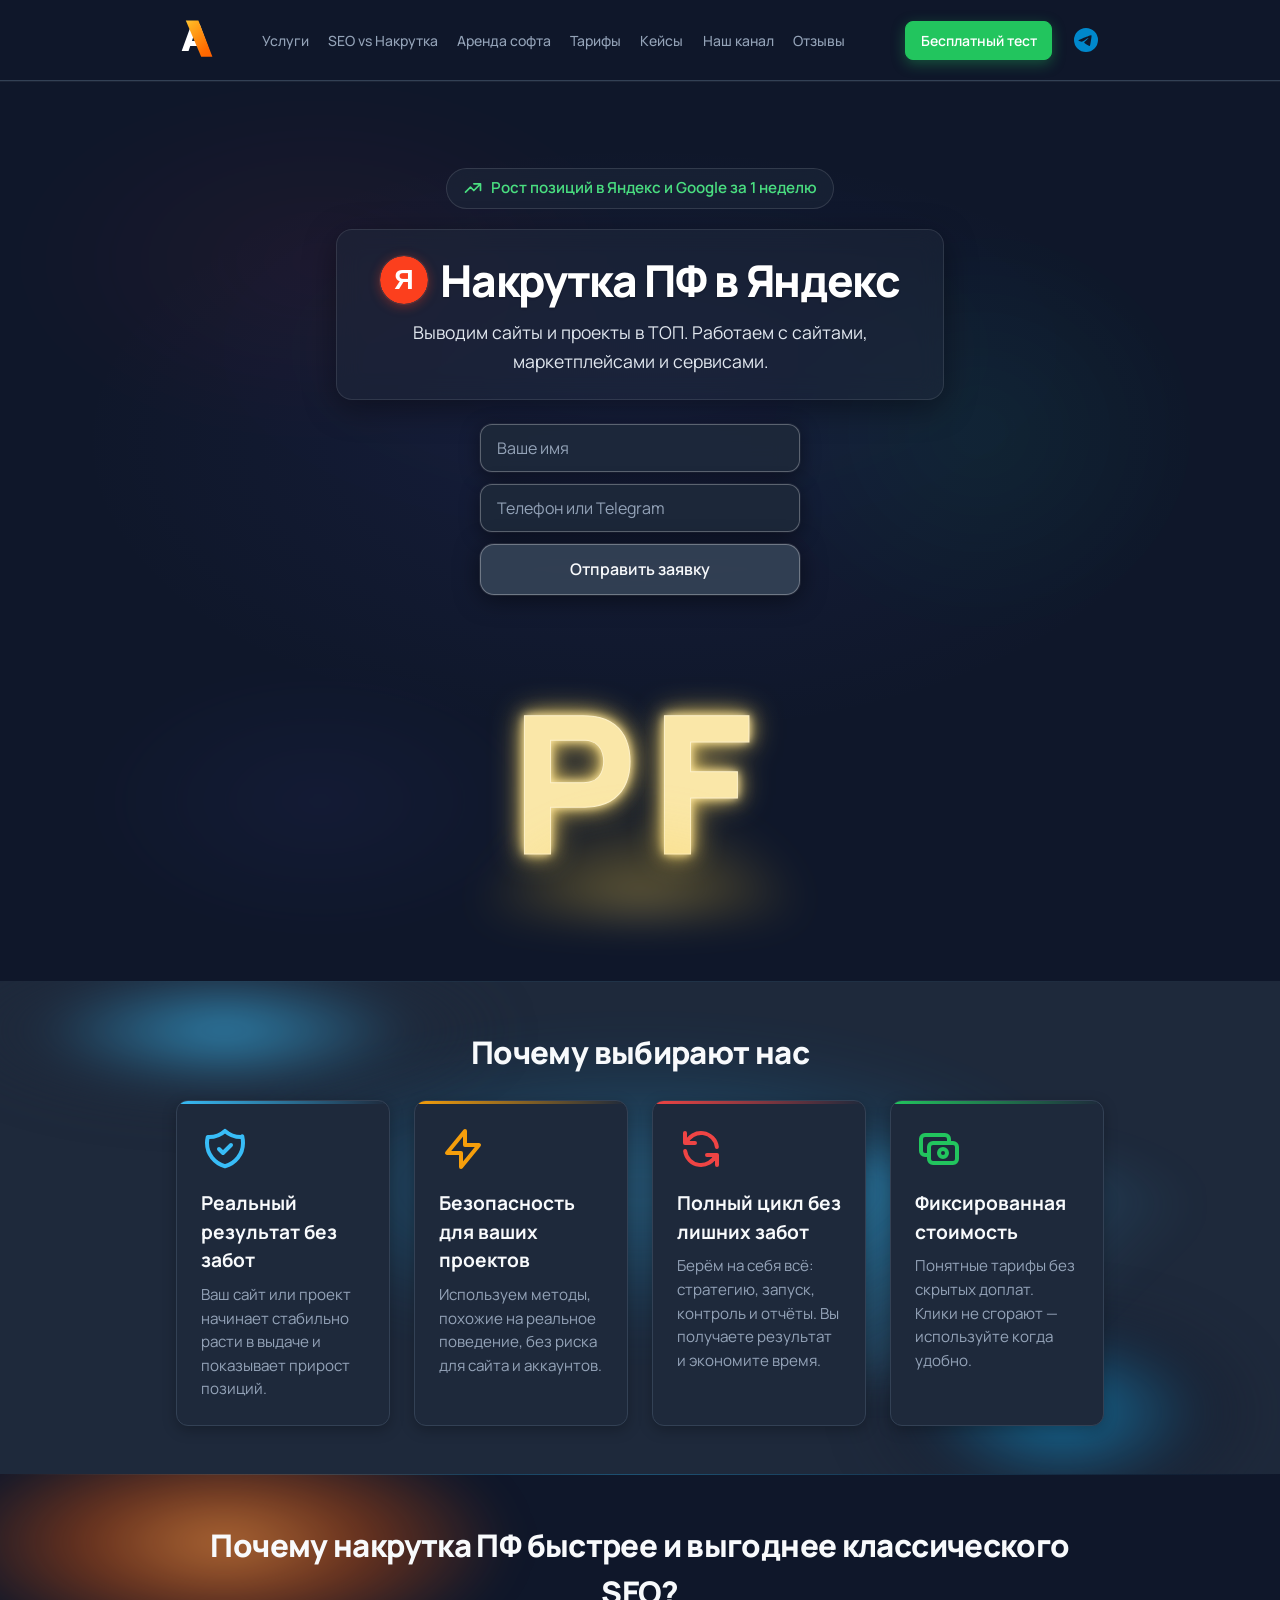
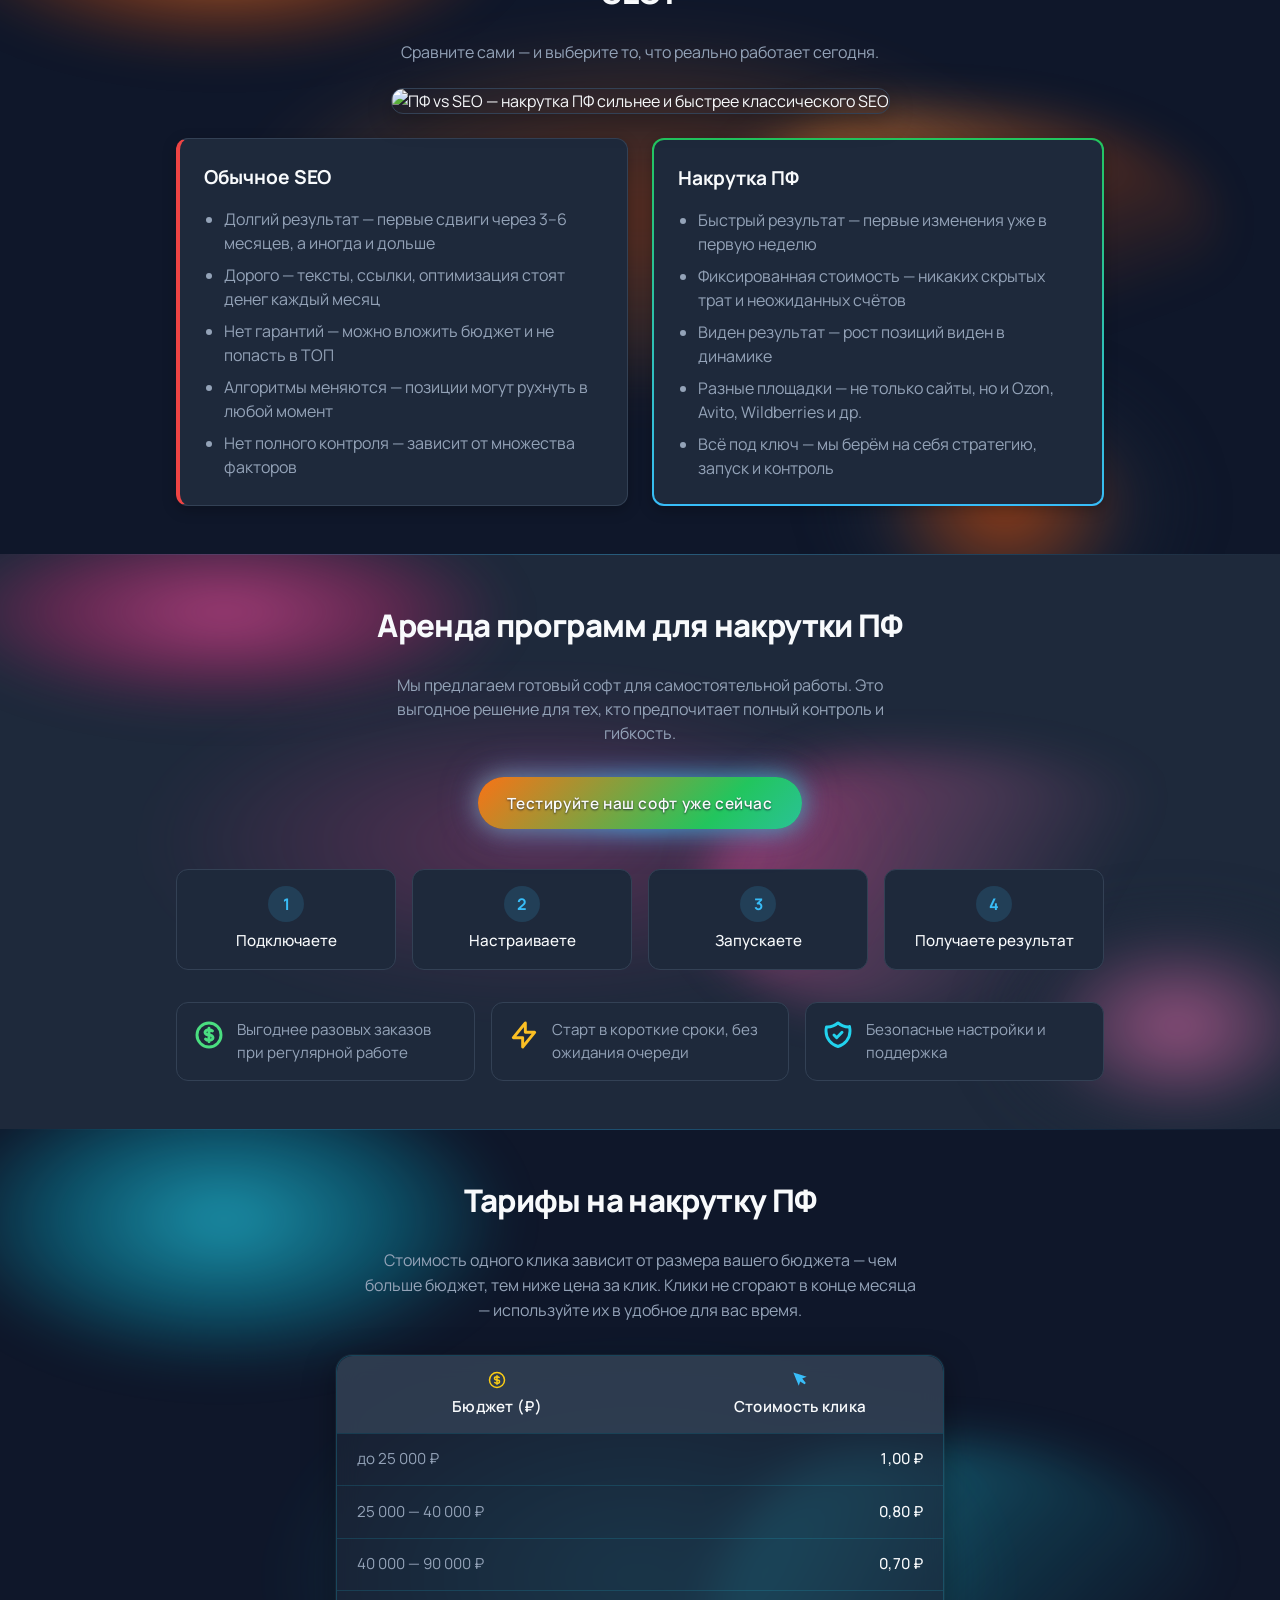
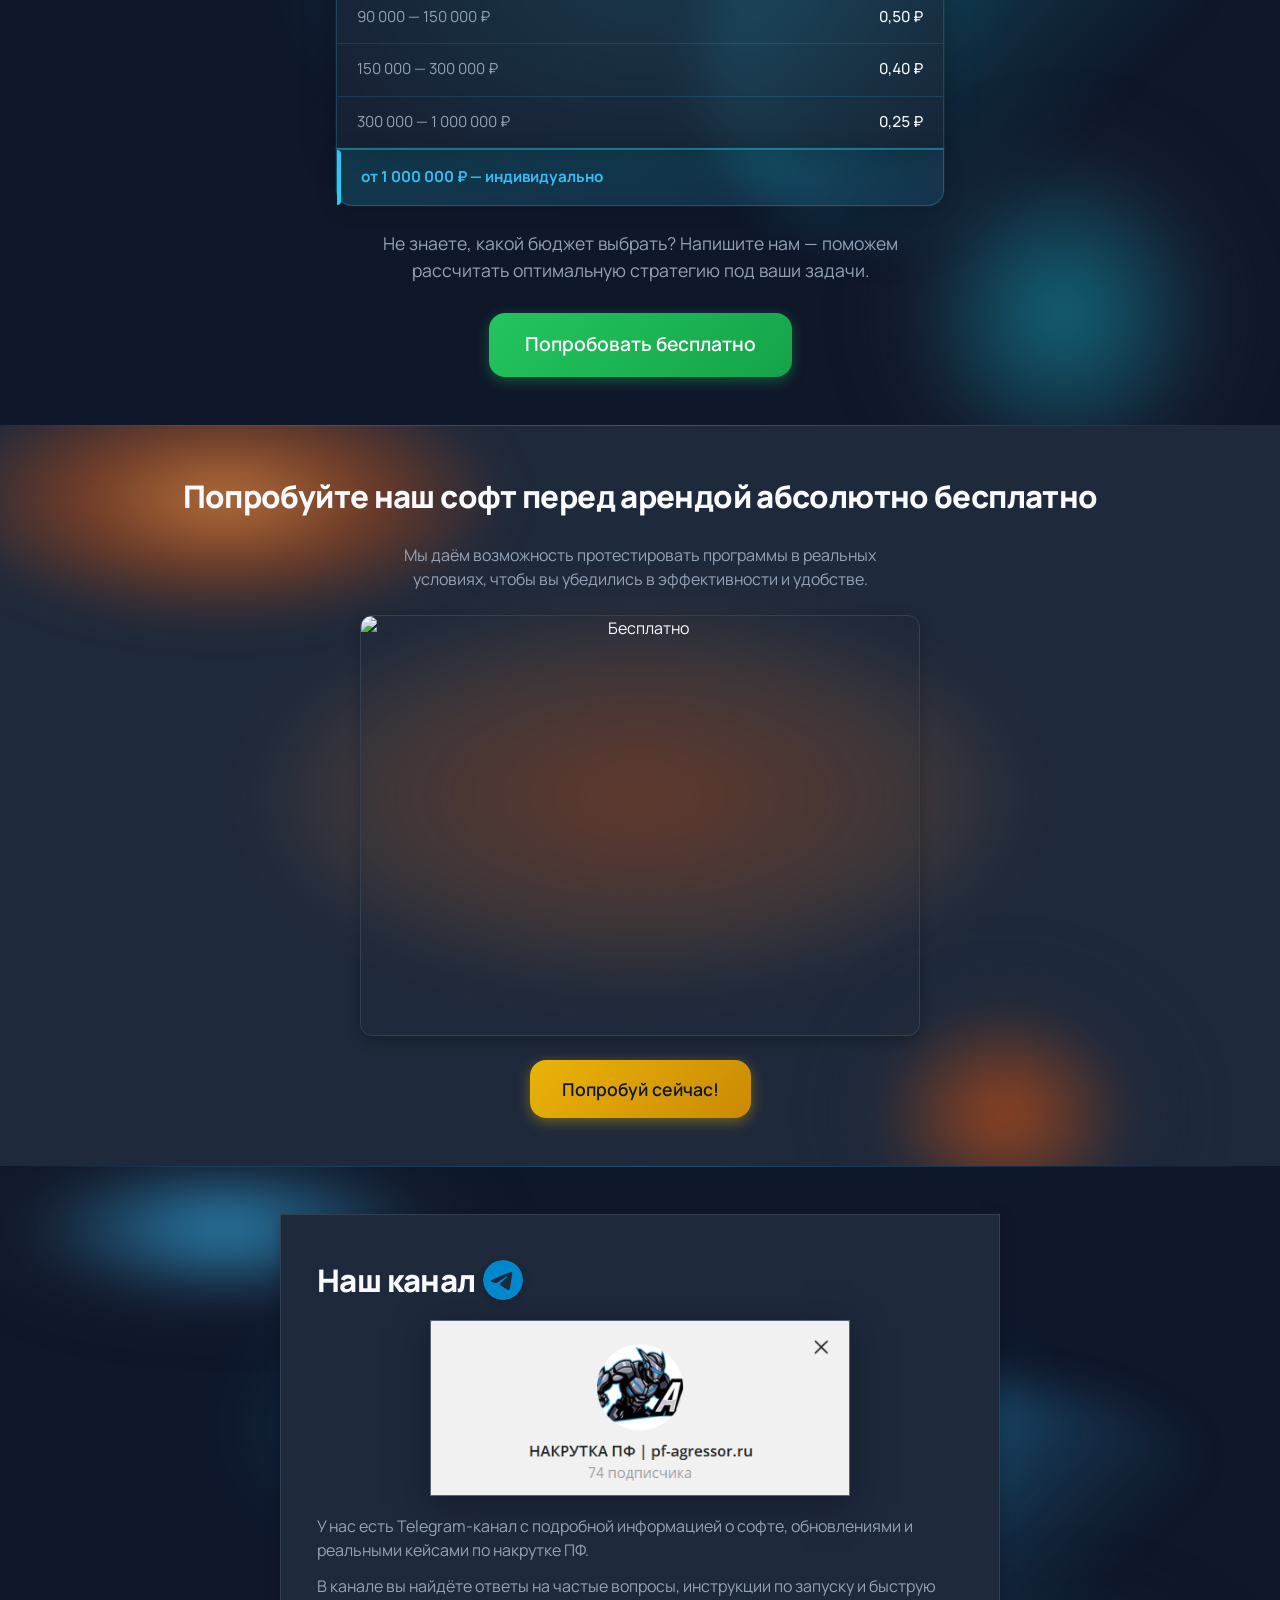
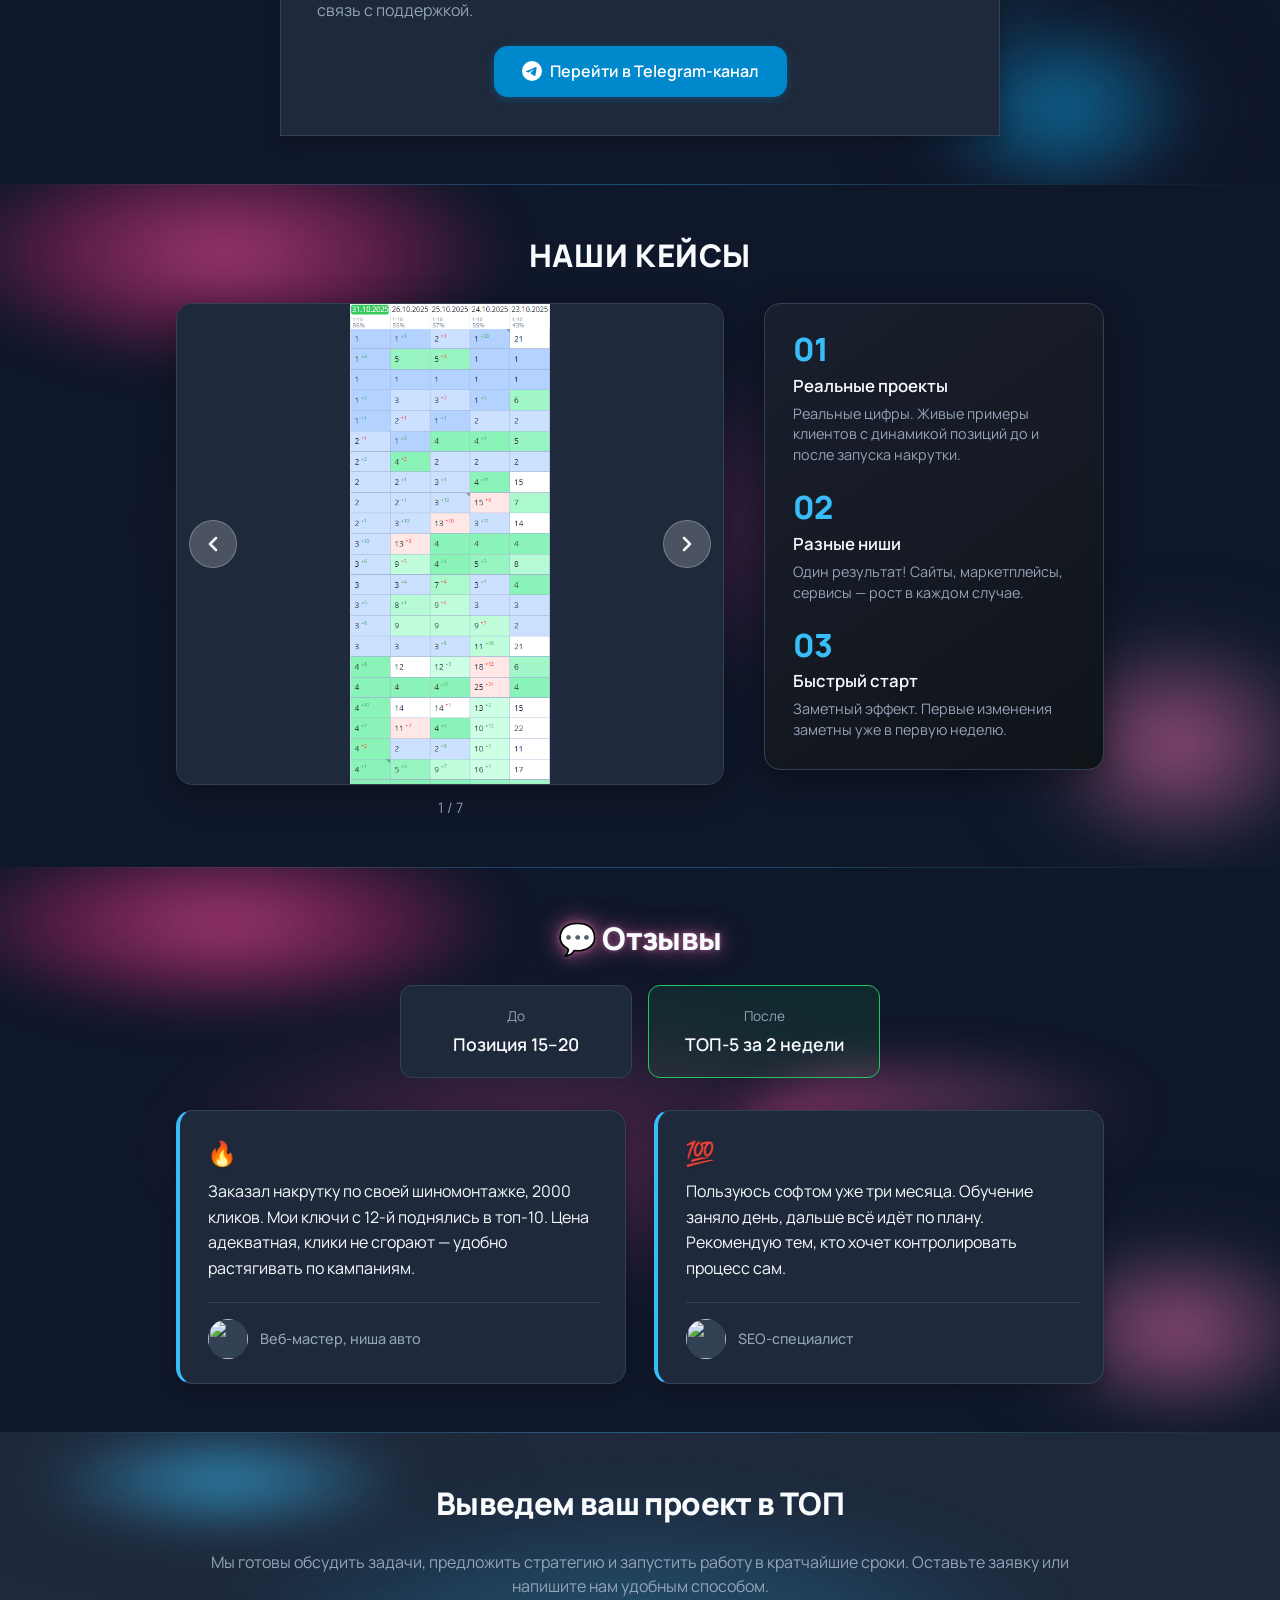
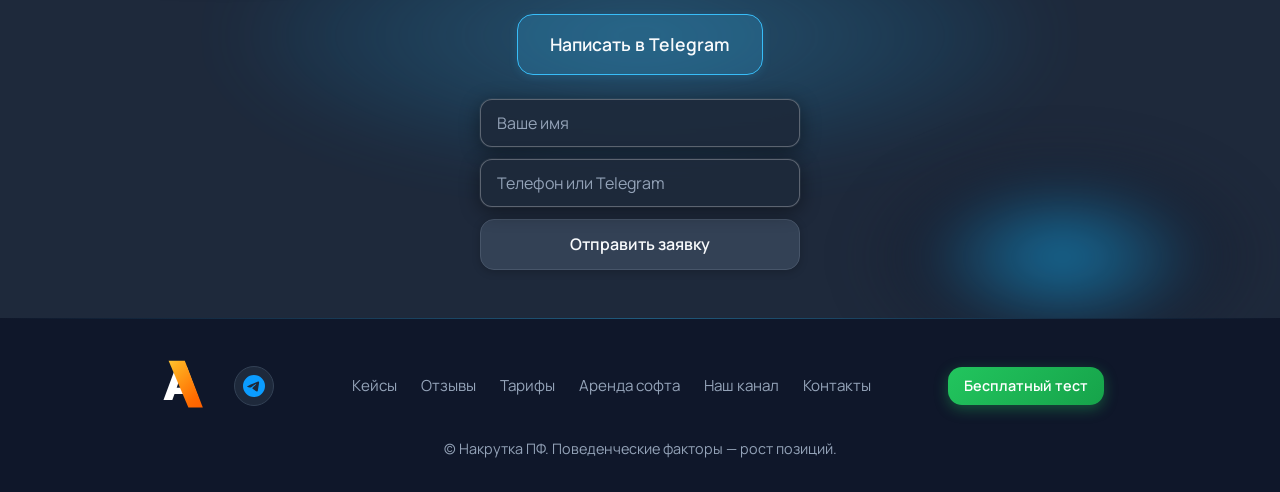
==== commit 8365903b: "site: rename to seo project and add Cursor config Made-with: Cursor" ====
--- a/index.html
+++ b/index.html
@@ -29,14 +29,15 @@
           <a href="#rent" class="nav__link">Аренда софта</a>
           <a href="#pricing" class="nav__link">Тарифы</a>
           <a href="#our-cases" class="nav__link">Кейсы</a>
+          <a href="#channel" class="nav__link">Наш канал</a>
           <a href="#reviews" class="nav__link">Отзывы</a>
         </div>
         <a href="#free-test" class="nav__link nav__link--cta">Бесплатный тест</a>
-        <a href="https://t.me/pashninburgers1" class="nav__link nav__link--tg" target="_blank" rel="noopener" aria-label="Написать в Telegram">
+        <a href="https://t.me/+6FkzPZbKu9gxYTEy" class="nav__link nav__link--tg" target="_blank" rel="noopener" aria-label="Написать в Telegram">
           <img src="img/tg-icon.svg" alt="" width="24" height="24" class="tg-icon">
         </a>
       </nav>
-      <a href="https://t.me/pashninburgers1" class="header__tg" target="_blank" rel="noopener" aria-label="Написать в Telegram">
+      <a href="https://t.me/+6FkzPZbKu9gxYTEy" class="header__tg" target="_blank" rel="noopener" aria-label="Написать в Telegram">
         <img src="img/tg-icon.svg" alt="" width="24" height="24" class="tg-icon">
       </a>
       <button type="button" class="burger" aria-label="Открыть меню" aria-expanded="false">
@@ -51,9 +52,13 @@
     <section class="hero">
       <div class="hero__bg" aria-hidden="true">
         <video class="hero__video" autoplay muted loop playsinline disablePictureInPicture preload="auto">
-          <source src="video/hero-bg.mp4" type="video/mp4">
+          <source src="video/hero-pika.mp4" type="video/mp4">
         </video>
-        <span class="hero__forge-text" aria-hidden="true">ваш сайт</span>
+        <div class="hero__bg-rgb">
+          <span class="hero__rgb-layer hero__rgb-layer--r"></span>
+          <span class="hero__rgb-layer hero__rgb-layer--g"></span>
+          <span class="hero__rgb-layer hero__rgb-layer--b"></span>
+        </div>
         <span class="hero__bg-overlay"></span>
         <span class="hero__bg-shape hero__bg-shape--1"></span>
         <span class="hero__bg-shape hero__bg-shape--2"></span>
@@ -72,19 +77,13 @@
           </h1>
           <p class="hero__subtitle">Выводим сайты и проекты в ТОП. Работаем с сайтами, маркетплейсами и сервисами.</p>
         </div>
-        <div class="hero__pills">
-          <span class="hero__pill">Быстрее конкурентов попадёте в ТОП</span>
-          <span class="hero__pill">Методы без риска для сайта и аккаунтов</span>
-          <span class="hero__pill">Работаем «под ключ» — вы получаете результат</span>
-        </div>
-        <a href="#free-test" class="btn btn--primary btn--lg">Бесплатный тест</a>
-        <p class="hero__stats">500+ проектов · Рост за 1–2 недели</p>
         <form class="lead-form lead-form--hero" id="form-hero" data-form>
           <input type="text" name="name" class="lead-form__input" placeholder="Ваше имя" required autocomplete="name">
           <input type="text" name="contact" class="lead-form__input" placeholder="Телефон или Telegram" required autocomplete="tel">
           <button type="submit" class="btn btn--submit">Отправить заявку</button>
           <p class="lead-form__message" data-form-message hidden></p>
         </form>
+        <p class="hero__pf-neon" aria-hidden="true" id="hero-pf-neon">PF</p>
       </div>
     </section>
 
@@ -98,22 +97,22 @@
       <div class="container">
         <h2 class="section-title reveal" data-reveal>Почему выбирают нас</h2>
         <div class="advantages__grid">
-          <article class="card reveal reveal--delay-1" data-reveal>
+          <article class="card card--accent-blue reveal reveal--delay-1" data-reveal>
             <span class="card__icon card__icon--shield" aria-hidden="true"></span>
             <h3 class="card__title">Реальный результат без забот</h3>
             <p class="card__text">Ваш сайт или проект начинает стабильно расти в выдаче и показывает прирост позиций.</p>
           </article>
-          <article class="card reveal reveal--delay-2" data-reveal>
+          <article class="card card--accent-amber reveal reveal--delay-2" data-reveal>
             <span class="card__icon card__icon--rocket" aria-hidden="true"></span>
             <h3 class="card__title">Безопасность для ваших проектов</h3>
             <p class="card__text">Используем методы, похожие на реальное поведение, без риска для сайта и аккаунтов.</p>
           </article>
-          <article class="card reveal reveal--delay-3" data-reveal>
+          <article class="card card--accent-red reveal reveal--delay-3" data-reveal>
             <span class="card__icon card__icon--cycle" aria-hidden="true"></span>
             <h3 class="card__title">Полный цикл без лишних забот</h3>
             <p class="card__text">Берём на себя всё: стратегию, запуск, контроль и отчёты. Вы получаете результат и экономите время.</p>
           </article>
-          <article class="card reveal reveal--delay-4" data-reveal>
+          <article class="card card--accent-green reveal reveal--delay-4" data-reveal>
             <span class="card__icon card__icon--wallet" aria-hidden="true"></span>
             <h3 class="card__title">Фиксированная стоимость</h3>
             <p class="card__text">Понятные тарифы без скрытых доплат. Клики не сгорают — используйте когда удобно.</p>
@@ -132,6 +131,9 @@
       <div class="container">
         <h2 class="section-title reveal" data-reveal>Почему накрутка ПФ быстрее и выгоднее классического SEO?</h2>
         <p class="comparison__lead reveal" data-reveal>Сравните сами — и выберите то, что реально работает сегодня.</p>
+        <div class="comparison__visual reveal" data-reveal>
+          <img src="img/pf-vs-seo.png" alt="ПФ vs SEO — накрутка ПФ сильнее и быстрее классического SEO" class="comparison__img" width="480" height="360" loading="lazy">
+        </div>
         <div class="comparison__grid">
           <div class="comparison__col comparison__col--minus">
             <h3 class="comparison__col-title">Обычное SEO</h3>
@@ -167,6 +169,9 @@
       <div class="container">
         <h2 class="section-title reveal" data-reveal>Аренда программ для накрутки ПФ</h2>
         <p class="rent__intro">Мы предлагаем готовый софт для самостоятельной работы. Это выгодное решение для тех, кто предпочитает полный контроль и гибкость.</p>
+        <p class="rent__cta">
+          <a href="https://t.me/+6FkzPZbKu9gxYTEy" class="btn btn--rent-rgb" target="_blank" rel="noopener">Тестируйте наш софт уже сейчас</a>
+        </p>
         <div class="rent__steps">
           <div class="rent__step">
             <span class="rent__step-num">1</span>
@@ -212,27 +217,31 @@
       <div class="container">
         <h2 class="section-title reveal" data-reveal>Тарифы на накрутку ПФ</h2>
         <p class="pricing__intro reveal" data-reveal>Стоимость одного клика зависит от размера вашего бюджета — чем больше бюджет, тем ниже цена за клик. Клики не сгорают в конце месяца — используйте их в удобное для вас время.</p>
-        <div class="pricing__table-wrap">
-          <table class="pricing__table" id="pricing-table">
-            <thead>
-              <tr>
-                <th>Бюджет (₽)</th>
-                <th>Стоимость клика</th>
-              </tr>
-            </thead>
-            <tbody>
-              <tr><td>до 25 000</td><td>1,00 ₽</td></tr>
-              <tr><td>25 000 — 40 000</td><td>0,80 ₽</td></tr>
-              <tr><td>40 000 — 90 000</td><td>0,70 ₽</td></tr>
-              <tr><td>90 000 — 150 000</td><td>0,50 ₽</td></tr>
-              <tr><td>150 000 — 300 000</td><td>0,40 ₽</td></tr>
-              <tr><td>300 000 — 1 000 000</td><td>0,25 ₽</td></tr>
-              <tr class="pricing__table-row--custom"><td colspan="2">от 1 000 000 — индивидуально</td></tr>
-            </tbody>
-          </table>
+        <div class="pricing__tables reveal" data-reveal>
+          <div class="pricing__table-wrap">
+            <table class="pricing__table" id="pricing-table">
+              <thead>
+                <tr>
+                  <th class="pricing__head-cell pricing__head-cell--budget"><span class="pricing__head-inner">Бюджет (₽)</span></th>
+                  <th class="pricing__head-cell pricing__head-cell--cpc"><span class="pricing__head-inner">Стоимость клика</span></th>
+                </tr>
+              </thead>
+              <tbody>
+                <tr><td>до 25 000 ₽</td><td>1,00 ₽</td></tr>
+                <tr><td>25 000 — 40 000 ₽</td><td>0,80 ₽</td></tr>
+                <tr><td>40 000 — 90 000 ₽</td><td>0,70 ₽</td></tr>
+                <tr><td>90 000 — 150 000 ₽</td><td>0,50 ₽</td></tr>
+                <tr><td>150 000 — 300 000 ₽</td><td>0,40 ₽</td></tr>
+                <tr><td>300 000 — 1 000 000 ₽</td><td>0,25 ₽</td></tr>
+              </tbody>
+            </table>
+          </div>
+          <div class="pricing__custom-block">
+            <p class="pricing__custom-text">от 1 000 000 ₽ — индивидуально</p>
+          </div>
         </div>
         <p class="pricing__note">Не знаете, какой бюджет выбрать? Напишите нам — поможем рассчитать оптимальную стратегию под ваши задачи.</p>
-        <a href="https://t.me/pashninburgers1" class="btn btn--primary" target="_blank" rel="noopener">Попробовать бесплатно</a>
+        <a href="https://t.me/+6FkzPZbKu9gxYTEy" class="btn btn--primary" target="_blank" rel="noopener">Попробовать бесплатно</a>
       </div>
     </section>
 
@@ -245,7 +254,40 @@
       <div class="container">
         <h2 class="section-title reveal" data-reveal>Попробуйте наш софт перед арендой абсолютно бесплатно</h2>
         <p class="free-test__text">Мы даём возможность протестировать программы в реальных условиях, чтобы вы убедились в эффективности и удобстве.</p>
-        <a href="https://t.me/pashninburgers1" class="btn btn--primary btn--lg" target="_blank" rel="noopener">Попробовать бесплатно</a>
+        <p class="free-test__visual">
+          <img src="https://images.steamusercontent.com/ugc/2112808143584432512/DCEF393F7759D4DD0AAC38CED837CCB6CEAB07B0/" alt="Бесплатно" class="free-test__img" width="480" height="360" loading="lazy">
+        </p>
+        <a href="https://t.me/+6FkzPZbKu9gxYTEy" class="btn btn--gold btn--lg" target="_blank" rel="noopener">Попробуй сейчас!</a>
+      </div>
+    </section>
+
+    <section class="channel section-with-bg" id="channel">
+      <div class="section-bg section-bg--blue" aria-hidden="true">
+        <span class="section-bg__shape section-bg__shape--1"></span>
+        <span class="section-bg__shape section-bg__shape--2"></span>
+        <span class="section-bg__shape section-bg__shape--3"></span>
+        <span class="section-bg__glow section-bg__glow--1"></span>
+      </div>
+      <div class="container">
+        <div class="channel__content">
+          <h2 class="section-title section-title--channel reveal" data-reveal>
+            Наш канал
+            <img src="img/tg-icon.svg" alt="" class="section-title__sticker section-title__sticker--channel" width="40" height="40" aria-hidden="true">
+          </h2>
+          <div class="channel__visual">
+            <img src="img/channel-popup.png" alt="Канал Накрутка ПФ | pf-agressor.ru в Telegram" class="channel__screenshot" width="320" height="240" loading="lazy">
+          </div>
+          <div class="channel__info">
+            <p>У нас есть Telegram‑канал с подробной информацией о софте, обновлениями и реальными кейсами по накрутке ПФ.</p>
+            <p>В канале вы найдёте ответы на частые вопросы, инструкции по запуску и быструю связь с поддержкой.</p>
+          </div>
+          <div class="channel__cta">
+            <a href="https://t.me/+6FkzPZbKu9gxYTEy" class="btn btn--tg-channel channel__btn" target="_blank" rel="noopener">
+              <img src="img/tg-icon.svg" alt="" class="btn__tg-icon" width="20" height="20" aria-hidden="true">
+              Перейти в Telegram‑канал
+            </a>
+          </div>
+        </div>
       </div>
     </section>
 
@@ -262,7 +304,6 @@
             <div class="our-cases__carousel" id="cases-carousel">
               <div class="our-cases__track">
                 <div class="our-cases__slide"><img src="img/case-1.png" alt="Кейс: динамика позиций" class="our-cases__img" width="800" height="480"></div>
-                <div class="our-cases__slide"><img src="img/case-2.png" alt="Кейс: рост в ТОП-10" class="our-cases__img" width="800" height="480"></div>
                 <div class="our-cases__slide"><img src="img/case-3.png" alt="Кейс: статистика позиций" class="our-cases__img" width="800" height="480"></div>
                 <div class="our-cases__slide"><img src="img/case-4.png" alt="Кейс: видимость и позиции" class="our-cases__img" width="800" height="480"></div>
                 <div class="our-cases__slide"><img src="img/case-5.png" alt="Кейс: результаты накрутки ПФ" class="our-cases__img" width="800" height="480"></div>
@@ -277,7 +318,7 @@
                 <span class="our-cases__arrow-icon" aria-hidden="true"></span>
               </button>
             </div>
-            <p class="our-cases__counter" id="cases-counter" aria-live="polite">1 / 8</p>
+            <p class="our-cases__counter" id="cases-counter" aria-live="polite">1 / 7</p>
           </div>
           <div class="our-cases__card reveal" data-reveal>
             <div class="our-cases__item">
@@ -308,13 +349,41 @@
         <span class="section-bg__glow section-bg__glow--1"></span>
       </div>
       <div class="container">
-        <h2 class="section-title reveal" data-reveal>Кейсы и отзывы</h2>
+        <h2 class="section-title section-title--reviews reveal" data-reveal>💬 Отзывы</h2>
         <div class="cases-reviews__visual reveal" data-reveal aria-hidden="true">
           <div class="chart-mini">
             <span class="chart-mini__bar chart-mini__bar--before" title="До">15–20</span>
             <span class="chart-mini__arrow"></span>
             <span class="chart-mini__bar chart-mini__bar--after" title="После">ТОП-5</span>
           </div>
+          <div class="pf-rocket" aria-hidden="true">
+            <div class="pf-rocket__header">
+              <img src="img/yandex-icon.svg" alt="" class="pf-rocket__yandex" width="40" height="40">
+              <p class="pf-rocket__caption">ПФ в Яндексе: рост позиций</p>
+            </div>
+            <div class="pf-rocket__arrow-wrap">
+              <img src="https://images.steamusercontent.com/ugc/2112808143584432512/DCEF393F7759D4DD0AAC38CED837CCB6CEAB07B0/" alt="Диаграмма роста вверх" class="pf-rocket__diagram-gif" width="180" height="100" loading="lazy">
+            </div>
+            <div class="pf-rocket__bars">
+              <div class="pf-rocket__bar-wrap pf-rocket__bar-wrap--15">
+                <span class="pf-rocket__bar" aria-hidden="true"></span>
+                <span class="pf-rocket__bar-label">15</span>
+              </div>
+              <div class="pf-rocket__bar-wrap pf-rocket__bar-wrap--10">
+                <span class="pf-rocket__bar" aria-hidden="true"></span>
+                <span class="pf-rocket__bar-label">10</span>
+              </div>
+              <div class="pf-rocket__bar-wrap pf-rocket__bar-wrap--5">
+                <span class="pf-rocket__bar" aria-hidden="true"></span>
+                <span class="pf-rocket__bar-label">5</span>
+              </div>
+              <div class="pf-rocket__bar-wrap pf-rocket__bar-wrap--1">
+                <span class="pf-rocket__crown" aria-hidden="true">👑</span>
+                <span class="pf-rocket__bar" aria-hidden="true"></span>
+                <span class="pf-rocket__bar-label">1</span>
+              </div>
+            </div>
+          </div>
         </div>
         <div class="cases-reviews__grid">
           <div class="case-card">
@@ -328,16 +397,16 @@
         </div>
         <div class="reviews">
           <article class="review">
-            <span class="review__quote" aria-hidden="true"></span>
-            <p class="review__text">Заказал накрутку для коммерческого запроса. Позиция с 12-й поднялась в топ-3. Цена адекватная, клики не сгорают — удобно растягивать по кампаниям.</p>
+            <span class="review__quote review__quote--1" aria-hidden="true">🔥</span>
+            <p class="review__text">Заказал накрутку по своей шиномонтажке, 2000 кликов. Мои ключи с 12-й поднялись в топ-10. Цена адекватная, клики не сгорают — удобно растягивать по кампаниям.</p>
             <footer class="review__footer">
               <img src="img/avatar-webmaster.jpg" alt="" class="review__avatar" width="40" height="40" loading="lazy">
               <span class="review__author">Веб-мастер, ниша авто</span>
             </footer>
           </article>
           <article class="review">
-            <span class="review__quote" aria-hidden="true"></span>
-            <p class="review__text">Пользуюсь арендой софта уже три месяца. Настройка заняла день, дальше всё идёт по плану. Рекомендую тем, кто хочет контролировать процесс сам.</p>
+            <span class="review__quote review__quote--2" aria-hidden="true">💯</span>
+            <p class="review__text">Пользуюсь софтом уже три месяца. Обучение заняло день, дальше всё идёт по плану. Рекомендую тем, кто хочет контролировать процесс сам.</p>
             <footer class="review__footer">
               <img src="img/avatar-seo.jpg" alt="" class="review__avatar" width="40" height="40" loading="lazy">
               <span class="review__author">SEO-специалист</span>
@@ -356,7 +425,7 @@
       <div class="container">
         <h2 class="section-title reveal" data-reveal>Выведем ваш проект в ТОП</h2>
         <p class="cta__text">Мы готовы обсудить задачи, предложить стратегию и запустить работу в кратчайшие сроки. Оставьте заявку или напишите нам удобным способом.</p>
-        <a href="https://t.me/pashninburgers1" class="btn btn--tg btn--lg cta__tg" target="_blank" rel="noopener">Написать в Telegram</a>
+        <a href="https://t.me/+6FkzPZbKu9gxYTEy" class="btn btn--tg btn--lg cta__tg" target="_blank" rel="noopener">Написать в Telegram</a>
         <form class="lead-form lead-form--cta" id="form-cta" data-form>
           <input type="text" name="name" class="lead-form__input" placeholder="Ваше имя" required autocomplete="name">
           <input type="text" name="contact" class="lead-form__input" placeholder="Телефон или Telegram" required autocomplete="tel">
@@ -367,13 +436,24 @@
     </section>
   </main>
 
+  <div class="lightbox" id="cases-lightbox" hidden>
+    <div class="lightbox__backdrop" data-lightbox-close></div>
+    <div class="lightbox__dialog" role="dialog" aria-modal="true" aria-label="Просмотр кейса">
+      <img src="" alt="" class="lightbox__img" id="cases-lightbox-img">
+    </div>
+    <button type="button" class="lightbox__close" data-lightbox-close aria-label="Закрыть просмотр"></button>
+    <button type="button" class="lightbox__arrow lightbox__arrow--prev" id="lightbox-prev" aria-label="Предыдущий скрин"></button>
+    <button type="button" class="lightbox__arrow lightbox__arrow--next" id="lightbox-next" aria-label="Следующий скрин"></button>
+    <p class="lightbox__counter" id="lightbox-counter" aria-live="polite">1 / 7</p>
+  </div>
+
   <footer class="footer">
     <div class="container footer__inner">
       <div class="footer__left">
         <a href="#top" class="footer__logo" aria-label="На главную">
-          <img src="img/logo-light.svg" alt="" width="56" height="56" class="footer__logo-img">
+          <img src="img/logo-light.svg" alt="" width="72" height="72" class="footer__logo-img">
         </a>
-        <a href="https://t.me/pashninburgers1" class="footer__tg" target="_blank" rel="noopener" aria-label="Написать в Telegram">
+        <a href="https://t.me/+6FkzPZbKu9gxYTEy" class="footer__tg" target="_blank" rel="noopener" aria-label="Написать в Telegram">
           <img src="img/tg-icon.svg" alt="" width="22" height="22" class="tg-icon">
         </a>
       </div>
@@ -382,6 +462,7 @@
         <a href="#reviews">Отзывы</a>
         <a href="#pricing">Тарифы</a>
         <a href="#rent">Аренда софта</a>
+        <a href="#channel">Наш канал</a>
         <a href="#cta">Контакты</a>
       </nav>
       <a href="#free-test" class="btn btn--primary btn--sm">Бесплатный тест</a>
--- a/css/styles.css
+++ b/css/styles.css
@@ -36,7 +36,10 @@
   min-height: 100vh;
 }
 
-.page-wrap { position: relative; z-index: 1; }
+.page-wrap {
+  position: relative;
+  z-index: 1;
+}
 
 .container { width: var(--container); margin-left: auto; margin-right: auto; padding-left: 1rem; padding-right: 1rem; }
 
@@ -228,8 +231,8 @@
     border: none;
     background: transparent;
     box-shadow: none;
-    padding: 0.5rem 0.75rem;
-    font-size: 0.9375rem;
+    padding: 0.4rem 0.6rem;
+    font-size: 0.875rem;
     color: var(--color-text-muted);
     border-radius: 0;
   }
@@ -240,9 +243,9 @@
   }
   .nav .nav__link--cta {
     flex-shrink: 0;
-    margin-left: 1rem;
-    padding-left: 1rem;
-    padding-right: 1rem;
+    margin-left: 0.5rem;
+    padding-left: 0.9rem;
+    padding-right: 0.9rem;
   }
   .nav--closed { transform: none; }
   .nav .nav__link--tg { display: none; }
@@ -325,13 +328,28 @@
 
 /* Главный CTA — зелёный (Бесплатный тест / Хочу в ТОП) */
 .btn--primary {
-  background: var(--color-cta);
+  background: linear-gradient(135deg, #22c55e, #16a34a);
   color: #fff;
   box-shadow: 0 4px 14px rgba(34, 197, 94, 0.35);
+  transition: transform 0.2s ease, box-shadow 0.2s ease, background 0.2s ease;
 }
 .btn--primary:hover {
-  background: var(--color-cta-hover);
-  box-shadow: 0 6px 20px rgba(34, 197, 94, 0.45);
+  background: linear-gradient(135deg, #4ade80, #22c55e);
+  box-shadow: 0 0 20px rgba(34, 197, 94, 0.4);
+  transform: scale(1.02);
+}
+
+/* Золотая CTA (блок бесплатного теста) */
+.btn--gold {
+  background: linear-gradient(135deg, #eab308, #ca8a04);
+  color: #0f172a;
+  box-shadow: 0 4px 14px rgba(234, 179, 8, 0.4);
+  transition: transform 0.2s ease, box-shadow 0.2s ease, background 0.2s ease;
+}
+.btn--gold:hover {
+  background: linear-gradient(135deg, #facc15, #eab308);
+  box-shadow: 0 0 20px rgba(234, 179, 8, 0.5);
+  transform: scale(1.02);
 }
 
 /* Отправка заявки */
@@ -341,6 +359,19 @@
   border: 1px solid var(--color-border-light);
   box-shadow: 0 2px 8px rgba(0, 0, 0, 0.2);
 }
+.hero .btn--submit {
+  background: rgba(51, 65, 85, 0.95);
+  border: 1px solid rgba(255, 255, 255, 0.3);
+  box-shadow: 0 4px 24px rgba(0, 0, 0, 0.5), 0 0 0 1px rgba(255, 255, 255, 0.1);
+  backdrop-filter: blur(10px);
+  -webkit-backdrop-filter: blur(10px);
+}
+.hero .btn--submit:hover {
+  background: var(--color-cta);
+  color: #fff;
+  border-color: var(--color-cta);
+  box-shadow: 0 6px 24px rgba(0, 0, 0, 0.4), 0 0 20px rgba(34, 197, 94, 0.4);
+}
 .btn--submit:hover {
   background: var(--color-cta);
   color: #fff;
@@ -387,13 +418,123 @@
   overflow: hidden;
 }
 
-/* Hero — реальное видео как на nakrutipf.ru + оверлей и лёгкое свечение */
+/* Hero — RGB-подсветка вместо видео */
 .hero__bg {
   position: absolute;
   inset: 0;
   z-index: 0;
   pointer-events: none;
 }
+.hero__bg-rgb {
+  position: absolute;
+  inset: 0;
+  z-index: 0;
+  overflow: hidden;
+  display: none; /* видео теперь основной фон, RGB-градиенты скрыты */
+}
+.hero__rgb-layer {
+  position: absolute;
+  border-radius: 50%;
+  filter: blur(100px);
+  opacity: 0.5;
+  animation: hero-rgb-pulse 12s ease-in-out infinite;
+  pointer-events: none;
+}
+.hero__rgb-layer--r {
+  width: 80%;
+  height: 80%;
+  top: -20%;
+  left: -10%;
+  background: radial-gradient(ellipse 60% 50% at 50% 50%, rgba(255, 59, 92, 0.7) 0%, rgba(255, 100, 130, 0.3) 40%, transparent 65%);
+  animation-delay: 0s;
+}
+.hero__rgb-layer--g {
+  width: 70%;
+  height: 70%;
+  top: 10%;
+  right: -20%;
+  background: radial-gradient(ellipse 50% 60% at 50% 50%, rgba(0, 255, 136, 0.55) 0%, rgba(74, 222, 128, 0.25) 45%, transparent 70%);
+  animation-delay: -4s;
+}
+.hero__rgb-layer--b {
+  width: 75%;
+  height: 75%;
+  bottom: -15%;
+  left: -5%;
+  background: radial-gradient(ellipse 55% 55% at 50% 50%, rgba(99, 102, 241, 0.6) 0%, rgba(129, 140, 248, 0.25) 45%, transparent 68%);
+  animation-delay: -8s;
+}
+@keyframes hero-rgb-pulse {
+  0%, 100% { transform: scale(1) translate(0, 0); opacity: 0.5; }
+  33% { transform: scale(1.08) translate(2%, -1%); opacity: 0.6; }
+  66% { transform: scale(0.95) translate(-1%, 2%); opacity: 0.45; }
+}
+
+/* PF — на месте бывшего «ваш сайт», цвет и аура задаются скриптом RGB-подсветки */
+.hero__pf-neon {
+  --pf-hue: 0;
+  margin: 4rem 0 0;
+  padding: 0;
+  position: relative;
+  font-family: var(--font);
+  font-size: clamp(5rem, 18vw, 12rem);
+  font-weight: 800;
+  letter-spacing: 0.08em;
+  line-height: 1.1;
+  color: hsl(var(--pf-hue), 90%, 82%);
+  -webkit-text-stroke: 1px hsla(var(--pf-hue), 96%, 90%, 0.95);
+  text-shadow:
+    0 0 8px hsl(var(--pf-hue), 96%, 82%),
+    0 0 18px hsla(var(--pf-hue), 92%, 72%, 0.9),
+    0 0 32px hsla(var(--pf-hue), 86%, 65%, 0.75);
+  pointer-events: none;
+  user-select: none;
+  white-space: nowrap;
+  display: block;
+  text-align: center;
+  transition:
+    color 0.14s ease,
+    text-shadow 0.14s ease,
+    -webkit-text-stroke 0.14s ease;
+  animation: hero-pf-pulse 6s ease-in-out infinite;
+}
+.hero__pf-neon::after {
+  content: '';
+  position: absolute;
+  left: 50%;
+  transform: translateX(-50%);
+  bottom: -1.75rem;
+  width: min(44vw, 340px);
+  height: min(16vw, 110px);
+  background:
+    radial-gradient(ellipse at 50% 110%,
+      hsla(var(--pf-hue), 95%, 70%, 0.65) 0%,
+      hsla(var(--pf-hue), 95%, 60%, 0.35) 32%,
+      transparent 70%);
+  filter: blur(20px);
+  opacity: 0.7;
+  pointer-events: none;
+}
+@keyframes hero-pf-pulse {
+  0%, 100% {
+    text-shadow:
+      0 0 8px hsl(var(--pf-hue), 96%, 82%),
+      0 0 18px hsla(var(--pf-hue), 92%, 72%, 0.9),
+      0 0 32px hsla(var(--pf-hue), 86%, 65%, 0.75);
+    transform: translateY(0);
+  }
+  50% {
+    text-shadow:
+      0 0 10px hsl(var(--pf-hue), 98%, 86%),
+      0 0 26px hsla(var(--pf-hue), 96%, 76%, 0.95),
+      0 0 40px hsla(var(--pf-hue), 90%, 68%, 0.8);
+    transform: translateY(-2px);
+  }
+}
+@media (min-width: 640px) {
+  .hero__pf-neon { margin-top: 5rem; }
+}
+
 .hero__video {
   position: absolute;
   inset: 0;
@@ -401,44 +542,24 @@
   height: 100%;
   object-fit: cover;
   z-index: 0;
+  filter: none;
 }
 .hero__video.hero__video--hidden {
   opacity: 0;
   pointer-events: none;
-}
-/* Текст «ваш сайт» — визуально «куём» сайт */
-.hero__forge-text {
-  position: absolute;
-  left: 50%;
-  top: 50%;
-  transform: translate(-50%, -50%);
-  z-index: 1;
-  font-size: clamp(3rem, 12vw, 8rem);
-  font-weight: 800;
-  line-height: 1;
-  letter-spacing: -0.02em;
-  color: transparent;
-  background: linear-gradient(160deg, #94a3b8 0%, #64748b 25%, #475569 50%, #cbd5e1 75%, #94a3b8 100%);
-  background-size: 200% 200%;
-  -webkit-background-clip: text;
-  background-clip: text;
-  text-shadow: 0 0 40px rgba(148, 163, 184, 0.3);
-  opacity: 0.28;
-  pointer-events: none;
-  white-space: nowrap;
 }
 .hero__bg-overlay {
   position: absolute;
   inset: 0;
   z-index: 1;
-  background: linear-gradient(180deg, rgba(15, 23, 42, 0.82) 0%, rgba(15, 23, 42, 0.6) 40%, rgba(15, 23, 42, 0.88) 100%);
+  background: linear-gradient(180deg, rgba(15, 23, 42, 0.38) 0%, rgba(15, 23, 42, 0.28) 40%, rgba(15, 23, 42, 0.45) 100%);
   pointer-events: none;
 }
 .hero__bg-overlay::after {
   content: '';
   position: absolute;
   inset: 0;
-  background: radial-gradient(ellipse 80% 60% at 50% 40%, rgba(234, 88, 12, 0.25) 0%, transparent 55%);
+  background: radial-gradient(ellipse 80% 60% at 50% 40%, rgba(99, 102, 241, 0.08) 0%, transparent 55%);
   pointer-events: none;
 }
 .hero__bg-shape,
@@ -446,8 +567,8 @@
   position: absolute;
   z-index: 2;
   border-radius: 40% 60% 50% 50% / 60% 40% 60% 40%;
-  filter: blur(28px);
-  opacity: 0.7;
+  filter: blur(12px);
+  opacity: 0.28;
   animation: hero-bg-drift 20s ease-in-out infinite;
   pointer-events: none;
 }
@@ -456,7 +577,7 @@
   height: 70%;
   top: -15%;
   left: -10%;
-  background: radial-gradient(ellipse 60% 50% at 50% 50%, rgba(234, 88, 12, 0.4) 0%, transparent 60%);
+  background: radial-gradient(ellipse 60% 50% at 50% 50%, rgba(255, 59, 92, 0.2) 0%, transparent 60%);
   animation-delay: 0s;
 }
 .hero__bg-shape--2 {
@@ -464,7 +585,7 @@
   height: 60%;
   top: 15%;
   right: -15%;
-  background: radial-gradient(ellipse 50% 60% at 30% 40%, rgba(251, 146, 60, 0.35) 0%, transparent 65%);
+  background: radial-gradient(ellipse 50% 60% at 30% 40%, rgba(0, 255, 136, 0.18) 0%, transparent 65%);
   animation-delay: -5s;
   border-radius: 50% 40% 60% 50% / 50% 60% 40% 50%;
 }
@@ -473,7 +594,7 @@
   height: 50%;
   bottom: -5%;
   left: -5%;
-  background: radial-gradient(ellipse 60% 50% at 60% 50%, rgba(194, 65, 12, 0.3) 0%, transparent 65%);
+  background: radial-gradient(ellipse 60% 50% at 60% 50%, rgba(99, 102, 241, 0.2) 0%, transparent 65%);
   animation-delay: -10s;
   border-radius: 60% 40% 40% 60% / 50% 50% 50% 50%;
 }
@@ -482,8 +603,9 @@
   height: 100%;
   top: 0;
   left: 0;
-  background: radial-gradient(ellipse 80% 50% at 50% 30%, rgba(234, 88, 12, 0.2) 0%, transparent 50%);
-  filter: blur(40px);
+  background: radial-gradient(ellipse 80% 50% at 50% 30%, rgba(129, 140, 248, 0.08) 0%, transparent 50%);
+  filter: blur(16px);
+  opacity: 0.32;
   animation: none;
 }
 @keyframes hero-bg-drift {
@@ -501,8 +623,10 @@
   gap: 0.5rem;
   margin: 0 0 1.25rem;
   padding: 0.5rem 1rem;
-  background: rgba(34, 197, 94, 0.2);
-  border: 1px solid rgba(34, 197, 94, 0.5);
+  background: rgba(30, 41, 59, 0.55);
+  backdrop-filter: blur(12px);
+  -webkit-backdrop-filter: blur(12px);
+  border: 1px solid rgba(255, 255, 255, 0.12);
   border-radius: 999px;
   font-size: 0.95rem;
   font-weight: 600;
@@ -524,9 +648,11 @@
 .hero__headline-backing {
   padding: 1.5rem 1.25rem;
   margin-bottom: 1.25rem;
-  background: rgba(15, 23, 42, 0.88);
+  background: rgba(30, 41, 59, 0.5);
+  backdrop-filter: blur(12px);
+  -webkit-backdrop-filter: blur(12px);
   border-radius: 16px;
-  border: 1px solid rgba(255, 255, 255, 0.08);
+  border: 1px solid rgba(255, 255, 255, 0.1);
   box-shadow: 0 8px 32px rgba(0, 0, 0, 0.4);
 }
 .hero__headline-backing .hero__title { margin-bottom: 0.75rem; }
@@ -556,6 +682,13 @@
   width: 48px;
   height: 48px;
   background-image: url("../img/yandex-icon.svg");
+  box-shadow: 0 2px 12px rgba(252, 63, 29, 0.4), 0 0 0 1px rgba(255, 255, 255, 0.08);
+  transition: transform 0.25s ease, box-shadow 0.25s ease, filter 0.25s ease;
+}
+.hero__title-icon--yandex:hover {
+  transform: scale(1.15);
+  box-shadow: 0 0 28px rgba(252, 63, 29, 0.75), 0 0 14px rgba(252, 63, 29, 0.5), 0 0 0 1px rgba(255, 255, 255, 0.15);
+  filter: drop-shadow(0 0 8px rgba(252, 63, 29, 0.6));
 }
 
 .hero__subtitle {
@@ -577,18 +710,30 @@
   align-items: center;
   gap: 0.4rem;
   padding: 0.5rem 1rem;
-  background: var(--color-bg-card);
-  border: 1px solid var(--color-border);
+  background: rgba(30, 41, 59, 0.92);
+  backdrop-filter: blur(12px);
+  -webkit-backdrop-filter: blur(12px);
+  border: 1px solid rgba(255, 255, 255, 0.25);
   border-radius: 999px;
   font-size: 0.9rem;
   font-weight: 500;
-  color: var(--color-text-muted);
+  color: #f1f5f9;
+  box-shadow: 0 4px 20px rgba(0, 0, 0, 0.5), 0 0 0 1px rgba(255, 255, 255, 0.08);
 }
 .hero__stats {
   margin: 1rem 0 0;
+  padding: 0.5rem 1rem;
   font-size: 0.95rem;
-  color: var(--color-text-muted);
+  color: #e2e8f0;
   font-weight: 500;
+  background: rgba(30, 41, 59, 0.75);
+  backdrop-filter: blur(8px);
+  -webkit-backdrop-filter: blur(8px);
+  border-radius: 999px;
+  display: inline-block;
+  border: 1px solid rgba(255, 255, 255, 0.15);
+  box-shadow: 0 2px 12px rgba(0, 0, 0, 0.4);
+  text-shadow: 0 1px 2px rgba(0, 0, 0, 0.5);
 }
 
 .lead-form {
@@ -610,6 +755,14 @@
   background: var(--color-bg-card);
   color: var(--color-text);
 }
+.lead-form--hero .lead-form__input,
+.lead-form--cta .lead-form__input {
+  background: rgba(30, 41, 59, 0.88);
+  backdrop-filter: blur(12px);
+  -webkit-backdrop-filter: blur(12px);
+  border: 1px solid rgba(255, 255, 255, 0.28);
+  box-shadow: 0 4px 20px rgba(0, 0, 0, 0.45), 0 0 0 1px rgba(255, 255, 255, 0.06);
+}
 .lead-form__input::placeholder { color: var(--color-text-muted); }
 .lead-form__input:focus {
   outline: none;
@@ -638,11 +791,33 @@
   vertical-align: middle;
 }
 
+/* Заголовок и стикер «Отзывы» — свечение */
+.section-title--reviews {
+  text-shadow: 0 0 24px rgba(244, 114, 182, 0.6), 0 0 12px rgba(236, 72, 153, 0.4), 0 0 4px rgba(255, 255, 255, 0.3);
+  transition: text-shadow 0.3s ease, transform 0.3s ease;
+}
+.section-title--reviews:hover {
+  text-shadow: 0 0 32px rgba(244, 114, 182, 0.85), 0 0 16px rgba(236, 72, 153, 0.6), 0 0 8px rgba(255, 255, 255, 0.4);
+  transform: scale(1.02);
+}
+
 /* ===== Section backgrounds — двигающиеся картинки по подтемам ===== */
 .section-with-bg {
   position: relative;
   overflow: hidden;
 }
+.section-with-bg::before {
+  content: '';
+  position: absolute;
+  top: 0;
+  left: 0;
+  right: 0;
+  height: 1px;
+  background: linear-gradient(90deg, transparent, rgba(56, 189, 248, 0.35), transparent);
+  z-index: 1;
+  pointer-events: none;
+}
+#advantages.section-with-bg::before { opacity: 0.2; }
 .section-with-bg .container {
   position: relative;
   z-index: 1;
@@ -768,13 +943,28 @@
 }
 
 .card {
+  position: relative;
   padding: 1.5rem;
   background: var(--color-bg-card);
   border-radius: var(--radius);
   box-shadow: var(--shadow);
   border: 1px solid var(--color-border);
   transition: transform 0.2s ease, box-shadow 0.2s ease;
-}
+  overflow: hidden;
+}
+.card::before {
+  content: '';
+  position: absolute;
+  top: 0;
+  left: 0;
+  right: 0;
+  height: 3px;
+  border-radius: var(--radius) var(--radius) 0 0;
+}
+.card--accent-blue::before { background: linear-gradient(90deg, #38bdf8, transparent); }
+.card--accent-amber::before { background: linear-gradient(90deg, #f59e0b, transparent); }
+.card--accent-red::before { background: linear-gradient(90deg, #ef4444, transparent); }
+.card--accent-green::before { background: linear-gradient(90deg, #22c55e, transparent); }
 .card:hover {
   transform: translateY(-3px);
   box-shadow: 0 8px 24px rgba(0, 0, 0, 0.35);
@@ -805,6 +995,21 @@
 
 /* ===== Comparison ===== */
 .comparison { padding: 3rem 0; background: var(--color-bg); }
+.comparison__visual {
+  text-align: center;
+  margin-bottom: 1.5rem;
+}
+.comparison__img {
+  max-width: 100%;
+  width: min(320px, 90vw);
+  height: auto;
+  border-radius: var(--radius);
+  border: 1px solid var(--color-border);
+  box-shadow: 0 8px 24px rgba(0, 0, 0, 0.25);
+}
+@media (min-width: 640px) {
+  .comparison__img { width: min(400px, 90vw); }
+}
 .comparison__grid {
   display: grid;
   grid-template-columns: 1fr;
@@ -822,7 +1027,10 @@
   border: 1px solid var(--color-border);
 }
 .comparison__col--minus { border-left: 4px solid var(--color-danger); }
-.comparison__col--plus { border-left: 4px solid var(--color-success); }
+.comparison__col--plus {
+  background: linear-gradient(var(--color-bg-card), var(--color-bg-card)) padding-box, linear-gradient(180deg, #22c55e, #38bdf8) border-box;
+  border: 2px solid transparent;
+}
 .comparison__col-title { margin: 0 0 1rem; font-size: 1.2rem; font-weight: 700; color: var(--color-text); }
 .comparison__col-title .comparison__emoji { margin-right: 0.3em; }
 .comparison__list {
@@ -846,6 +1054,69 @@
   max-width: 560px;
   margin: 0 auto 2rem;
   color: var(--color-text-muted);
+}
+
+.rent__cta {
+  margin: 0 0 2.5rem;
+  text-align: center;
+}
+.btn--rent-rgb {
+  position: relative;
+  display: inline-flex;
+  align-items: center;
+  justify-content: center;
+  gap: 0.5rem;
+  padding: 0.9rem 1.8rem;
+  border-radius: 999px;
+  font-weight: 600;
+  font-size: 0.96rem;
+  letter-spacing: 0.04em;
+  text-transform: none;
+  color: #f9fafb;
+  text-shadow: 0 1px 2px rgba(15, 23, 42, 0.75);
+  background: linear-gradient(135deg, #f97316, #22c55e, #38bdf8, #a855f7);
+  background-size: 220% 220%;
+  box-shadow:
+    0 0 24px rgba(56, 189, 248, 0.5),
+    0 0 40px rgba(129, 140, 248, 0.4);
+  border: none;
+  cursor: pointer;
+  text-decoration: none;
+  transition:
+    transform 0.18s ease,
+    box-shadow 0.18s ease,
+    background-position 0.3s ease;
+  animation: rent-rgb-flow 8s linear infinite;
+}
+.btn--rent-rgb::before {
+  content: '';
+  position: absolute;
+  inset: -2px;
+  border-radius: inherit;
+  background: radial-gradient(circle at 0% 0%, rgba(249, 115, 22, 0.6), transparent 55%),
+              radial-gradient(circle at 100% 0%, rgba(34, 197, 94, 0.6), transparent 55%),
+              radial-gradient(circle at 50% 100%, rgba(56, 189, 248, 0.7), transparent 60%);
+  opacity: 0.6;
+  z-index: -1;
+  filter: blur(10px);
+}
+.btn--rent-rgb:hover {
+  transform: translateY(-1px) scale(1.03);
+  box-shadow:
+    0 0 30px rgba(56, 189, 248, 0.7),
+    0 0 50px rgba(129, 140, 248, 0.6);
+  background-position: 100% 0%;
+}
+.btn--rent-rgb:active {
+  transform: translateY(0) scale(0.99);
+  box-shadow:
+    0 0 18px rgba(56, 189, 248, 0.6),
+    0 0 30px rgba(129, 140, 248, 0.5);
+}
+@keyframes rent-rgb-flow {
+  0% { background-position: 0% 50%; }
+  50% { background-position: 100% 50%; }
+  100% { background-position: 0% 50%; }
 }
 
 .rent__steps {
@@ -904,28 +1175,84 @@
   height: 32px;
   background-size: contain;
   background-repeat: no-repeat;
-}
-.rent__benefit-icon--money { background-image: url("data:image/svg+xml,%3Csvg xmlns='http://www.w3.org/2000/svg' fill='none' viewBox='0 0 24 24' stroke='%2338bdf8'%3E%3Cpath stroke-linecap='round' stroke-linejoin='round' stroke-width='2' d='M12 8c-1.657 0-3 .895-3 2s1.343 2 3 2 3 .895 3 2-1.343 2-3 2m0-8c1.11 0 2.08.402 2.599 1M12 8V7m0 1v8m0 0v1m0-1c-1.11 0-2.08-.402-2.599-1M21 12a9 9 0 11-18 0 9 9 0 0118 0z'/%3E%3C/svg%3E"); }
-.rent__benefit-icon--speed { background-image: url("data:image/svg+xml,%3Csvg xmlns='http://www.w3.org/2000/svg' fill='none' viewBox='0 0 24 24' stroke='%2338bdf8'%3E%3Cpath stroke-linecap='round' stroke-linejoin='round' stroke-width='2' d='M13 10V3L4 14h7v7l9-11h-7z'/%3E%3C/svg%3E"); }
-.rent__benefit-icon--safe { background-image: url("data:image/svg+xml,%3Csvg xmlns='http://www.w3.org/2000/svg' fill='none' viewBox='0 0 24 24' stroke='%2338bdf8'%3E%3Cpath stroke-linecap='round' stroke-linejoin='round' stroke-width='2' d='M9 12l2 2 4-4m5.618-4.016A11.955 11.955 0 0112 2.944a11.955 11.955 0 01-8.618 3.04A12.02 12.02 0 003 9c0 5.591 3.824 10.29 9 11.622 5.176-1.332 9-6.03 9-11.622 0-1.042-.133-2.187-.382-3.404z'/%3E%3C/svg%3E"); }
+  background-position: center;
+  transition: transform 0.25s ease, filter 0.25s ease;
+}
+.rent__benefit:hover .rent__benefit-icon {
+  transform: scale(1.15);
+}
+.rent__benefit:hover .rent__benefit-icon--money {
+  filter: drop-shadow(0 0 14px rgba(74, 222, 128, 0.9)) drop-shadow(0 0 6px rgba(74, 222, 128, 0.6));
+}
+.rent__benefit:hover .rent__benefit-icon--speed {
+  filter: drop-shadow(0 0 14px rgba(251, 191, 36, 0.9)) drop-shadow(0 0 6px rgba(251, 191, 36, 0.6));
+}
+.rent__benefit:hover .rent__benefit-icon--safe {
+  filter: drop-shadow(0 0 14px rgba(34, 211, 238, 0.9)) drop-shadow(0 0 6px rgba(34, 211, 238, 0.6));
+}
+.rent__benefit-icon--money { background-image: url("data:image/svg+xml,%3Csvg xmlns='http://www.w3.org/2000/svg' fill='none' viewBox='0 0 24 24' stroke='%234ade80' stroke-width='2.2' stroke-linecap='round' stroke-linejoin='round'%3E%3Cpath d='M12 8c-1.657 0-3 .895-3 2s1.343 2 3 2 3 .895 3 2-1.343 2-3 2m0-8c1.11 0 2.08.402 2.599 1M12 8V7m0 1v8m0 0v1m0-1c-1.11 0-2.08-.402-2.599-1M21 12a9 9 0 11-18 0 9 9 0 0118 0z'/%3E%3C/svg%3E"); }
+.rent__benefit-icon--speed { background-image: url("data:image/svg+xml,%3Csvg xmlns='http://www.w3.org/2000/svg' fill='none' viewBox='0 0 24 24' stroke='%23fbbf24' stroke-width='2.2' stroke-linecap='round' stroke-linejoin='round'%3E%3Cpath d='M13 10V3L4 14h7v7l9-11h-7z'/%3E%3C/svg%3E"); }
+.rent__benefit-icon--safe { background-image: url("data:image/svg+xml,%3Csvg xmlns='http://www.w3.org/2000/svg' fill='none' viewBox='0 0 24 24' stroke='%2322d3ee' stroke-width='2.2' stroke-linecap='round' stroke-linejoin='round'%3E%3Cpath d='M9 12l2 2 4-4m5.618-4.016A11.955 11.955 0 0112 2.944a11.955 11.955 0 01-8.618 3.04A12.02 12.02 0 003 9c0 5.591 3.824 10.29 9 11.622 5.176-1.332 9-6.03 9-11.622 0-1.042-.133-2.187-.382-3.404z'/%3E%3C/svg%3E"); }
 .rent__benefit p { margin: 0; font-size: 0.95rem; color: var(--color-text-muted); }
 
 /* ===== Pricing ===== */
 .pricing { padding: 3rem 0; background: var(--color-bg); }
+.pricing .container { max-width: min(100% - 2rem, 640px); }
 .pricing__intro {
   text-align: center;
   max-width: 560px;
-  margin: 0 auto 1.5rem;
+  margin: 0 auto 2rem;
   color: var(--color-text-muted);
   font-size: 1rem;
+  line-height: 1.55;
+}
+.pricing__tables {
+  display: flex;
+  flex-direction: column;
+  gap: 0;
+  margin: 0 auto 1.5rem;
+  max-width: 100%;
 }
 .pricing__table-wrap {
+  overflow: hidden;
   overflow-x: auto;
-  margin-bottom: 1rem;
-  border-radius: var(--radius);
-  background: var(--color-bg-card);
-  border: 1px solid var(--color-border);
-  box-shadow: var(--shadow);
+  max-width: 100%;
+  border-radius: 16px 16px 0 0;
+  background: rgba(30, 41, 59, 0.6);
+  backdrop-filter: blur(12px);
+  -webkit-backdrop-filter: blur(12px);
+  border: 1px solid rgba(34, 211, 238, 0.2);
+  border-bottom: none;
+  box-shadow: 0 8px 32px rgba(0, 0, 0, 0.35), 0 0 0 1px rgba(255, 255, 255, 0.05);
+}
+.pricing__table-wrap .pricing__table tbody tr:last-child td {
+  border-radius: 0 0 16px 16px;
+}
+.pricing__custom-block {
+  background: linear-gradient(135deg, rgba(34, 211, 238, 0.18) 0%, rgba(56, 189, 248, 0.12) 100%);
+  border: 1px solid rgba(34, 211, 238, 0.25);
+  border-top: 2px solid rgba(34, 211, 238, 0.4);
+  border-radius: 0 0 16px 16px;
+  padding: 1rem 1.25rem 1rem 1.5rem;
+  position: relative;
+  box-shadow: 0 4px 20px rgba(0, 0, 0, 0.2), 0 0 0 1px rgba(255, 255, 255, 0.04);
+}
+.pricing__custom-block::before {
+  content: '';
+  position: absolute;
+  left: 0;
+  top: 0;
+  bottom: 0;
+  width: 4px;
+  background: linear-gradient(180deg, var(--color-accent), #22d3ee);
+  border-radius: 0 4px 4px 0;
+}
+.pricing__custom-text {
+  margin: 0;
+  font-size: 0.95rem;
+  font-weight: 700;
+  color: var(--color-accent);
+  text-align: left;
 }
 
 .pricing__table {
@@ -936,24 +1263,88 @@
   color: var(--color-text);
 }
 .pricing__table th,
-.pricing__table td { padding: 0.75rem 1rem; text-align: left; border-bottom: 1px solid var(--color-border); }
-.pricing__table th { background: var(--color-bg-elevated); font-weight: 600; color: var(--color-text); }
+.pricing__table td {
+  padding: 0.9rem 1.25rem;
+  border-bottom: 1px solid rgba(34, 211, 238, 0.15);
+}
+.pricing__table td:first-child { text-align: left; }
+.pricing__table td:last-child { text-align: right; }
+.pricing__table thead th {
+  background: rgba(51, 65, 85, 0.8);
+  font-weight: 600;
+  color: var(--color-text);
+  letter-spacing: 0.02em;
+  border-radius: 16px 16px 0 0;
+  text-align: center;
+}
+.pricing__table thead th:first-child { border-radius: 16px 0 0 0; }
+.pricing__table thead th:last-child { border-radius: 0 16px 0 0; }
+
+.pricing__head-cell {
+  text-align: center;
+  vertical-align: middle;
+  cursor: default;
+  transition: transform 0.2s ease, background 0.2s ease;
+}
+.pricing__head-inner {
+  display: inline-flex;
+  flex-direction: column;
+  align-items: center;
+  justify-content: center;
+  gap: 0.35rem;
+  text-align: center;
+}
+.pricing__head-inner::before {
+  content: '';
+  flex-shrink: 0;
+  width: 20px;
+  height: 20px;
+  background: center/contain no-repeat;
+}
+.pricing__head-cell--budget .pricing__head-inner::before {
+  background-image: url("data:image/svg+xml,%3Csvg xmlns='http://www.w3.org/2000/svg' fill='none' viewBox='0 0 24 24' stroke='%23facc15' stroke-width='1.8' stroke-linecap='round' stroke-linejoin='round'%3E%3Cpath d='M12 8c-1.657 0-3 .895-3 2s1.343 2 3 2 3 .895 3 2-1.343 2-3 2m0-8c1.11 0 2.08.402 2.599 1M12 8V7m0 1v8m0 0v1m0-1c-1.11 0-2.08-.402-2.599-1M21 12a9 9 0 11-18 0 9 9 0 0118 0z'/%3E%3C/svg%3E");
+}
+.pricing__head-cell--cpc .pricing__head-inner::before {
+  background-image: url("data:image/svg+xml,%3Csvg xmlns='http://www.w3.org/2000/svg' fill='%2338bdf8' viewBox='0 0 24 24'%3E%3Cpath d='M4 3l6.5 16 1.7-5.3L17.5 17 19 15.5l-4.3-5.3L20 8 4 3z'/%3E%3C/svg%3E");
+}
+.pricing__head-cell:hover {
+  transform: translateY(-2px) scale(1.02);
+  background: rgba(51, 65, 85, 0.95);
+}
 .pricing__table td { color: var(--color-text-muted); }
+.pricing__table td:last-child {
+  font-variant-numeric: tabular-nums;
+  font-weight: 500;
+  color: var(--color-text);
+}
+.pricing__table tbody tr:not(.pricing__table-row--custom) {
+  transition: background 0.2s ease, transform 0.2s ease;
+}
+.pricing__table tbody tr:not(.pricing__table-row--custom):hover {
+  background: rgba(51, 65, 85, 0.45);
+}
 .pricing__table tr:last-child td { border-bottom: none; }
-.pricing__table-row--custom td {
-  background: var(--color-accent-light);
-  font-weight: 500;
-  text-align: center;
-  color: var(--color-text);
-}
 
 .pricing__note {
-  margin: 0 0 1.5rem;
-  font-size: 0.95rem;
+  margin: 1.5rem auto 1.75rem;
+  max-width: 520px;
+  font-size: 1.1rem;
   color: var(--color-text-muted);
   text-align: center;
-}
-.pricing .btn { display: block; margin: 0 auto; width: fit-content; }
+  line-height: 1.55;
+}
+.pricing .btn {
+  display: block;
+  margin: 0 auto;
+  width: fit-content;
+  padding: 1.1rem 2.25rem;
+  font-size: 1.2rem;
+  border-radius: 16px;
+  transition: box-shadow 0.25s ease;
+}
+.pricing .btn:hover {
+  box-shadow: 0 0 24px rgba(34, 197, 94, 0.45);
+}
 
 /* ===== Free test ===== */
 .free-test { padding: 3rem 0; text-align: center; background: var(--color-bg-alt); }
@@ -961,6 +1352,105 @@
   max-width: 480px;
   margin: 0 auto 1.5rem;
   color: var(--color-text-muted);
+}
+.free-test__visual {
+  margin: 0 auto 1.5rem;
+  text-align: center;
+}
+.free-test__img {
+  display: inline-block;
+  max-width: min(480px, 92vw);
+  width: 100%;
+  height: auto;
+  border-radius: var(--radius);
+  border: 1px solid var(--color-border);
+  box-shadow: var(--shadow);
+}
+@media (min-width: 640px) {
+  .free-test__img { max-width: 560px; }
+}
+
+/* ===== Наш канал (Telegram) ===== */
+.channel {
+  padding: 3rem 0;
+  background: var(--color-bg);
+}
+.section-title--channel {
+  text-align: center;
+  margin-top: 0.5rem;
+  margin-bottom: 1rem;
+  display: inline-flex;
+  align-items: center;
+  gap: 0.5rem;
+  flex-wrap: wrap;
+}
+.section-title__sticker--channel {
+  width: 40px;
+  height: 40px;
+  object-fit: contain;
+  border-radius: 50%;
+  box-shadow: 0 2px 8px rgba(0, 0, 0, 0.18);
+  vertical-align: middle;
+}
+.channel__content {
+  max-width: 720px;
+  margin: 0 auto;
+  padding: 1.75rem 1.5rem 2.1rem;
+  border-radius: var(--radius-xl);
+  background: var(--color-bg-card);
+  border: 1px solid var(--color-border);
+  box-shadow: var(--shadow);
+}
+@media (min-width: 640px) {
+  .channel__content {
+    padding: 2.1rem 2.25rem 2.4rem;
+  }
+}
+.channel__visual {
+  text-align: center;
+  margin-bottom: 0.75rem;
+}
+.channel__screenshot {
+  max-width: min(420px, 100%);
+  width: 100%;
+  height: auto;
+  border-radius: var(--radius-lg);
+  box-shadow: 0 8px 32px rgba(15, 23, 42, 0.7);
+  border: 1px solid rgba(148, 163, 184, 0.5);
+}
+.channel__info p {
+  margin: 0 0 0.75rem;
+  color: var(--color-text-muted);
+}
+.channel__info p:last-child {
+  margin-bottom: 1.5rem;
+}
+.channel__cta {
+  text-align: center;
+}
+.channel__btn {
+  min-width: 220px;
+}
+/* Кнопка в стиле Telegram: голубой фон, белый текст и иконка */
+.btn--tg-channel {
+  display: inline-flex;
+  align-items: center;
+  justify-content: center;
+  gap: 0.5rem;
+  background: #0088cc;
+  color: #fff;
+  border: none;
+  box-shadow: 0 2px 10px rgba(0, 136, 204, 0.35);
+  transition: background 0.2s ease, box-shadow 0.2s ease, transform 0.2s ease;
+}
+.btn--tg-channel:hover {
+  background: #0077b5;
+  color: #fff;
+  box-shadow: 0 4px 16px rgba(0, 136, 204, 0.45);
+  transform: scale(1.02);
+}
+.btn--tg-channel .btn__tg-icon {
+  filter: brightness(0) invert(1);
 }
 
 /* ===== Наши кейсы (в стиле nakrutipf) ===== */
@@ -1030,7 +1520,7 @@
   width: 48px;
   height: 48px;
   padding: 0;
-  border: none;
+  border: 1px solid rgba(255, 255, 255, 0.25);
   border-radius: 50%;
   background: rgba(255, 255, 255, 0.2);
   backdrop-filter: blur(8px);
@@ -1089,6 +1579,9 @@
   object-fit: cover;
   aspect-ratio: 4/3;
   background: var(--color-bg-alt);
+}
+.our-cases__img {
+  cursor: zoom-in;
 }
 .our-cases__placeholder {
   display: flex;
@@ -1152,9 +1645,210 @@
 .cases-reviews { padding: 3rem 0; background: var(--color-bg); }
 .cases-reviews__visual {
   display: flex;
+  flex-direction: column;
+  align-items: center;
+  gap: 1.5rem;
+  margin-bottom: 1.5rem;
+}
+/* Скрываем визуальный кейс-график и карточку «До/После» по запросу */
+.cases-reviews__visual,
+.cases-reviews__grid {
+  display: none;
+}
+/* Блок: ПФ в Яндексе — стрелка роста и позиции 15 → 10 → 5 → 1 */
+.pf-rocket {
+  width: 100%;
+  max-width: 480px;
+}
+.pf-rocket__header {
+  display: flex;
+  align-items: center;
   justify-content: center;
-  margin-bottom: 1.5rem;
-}
+  gap: 0.5rem;
+  margin-bottom: 0.75rem;
+}
+.pf-rocket__yandex {
+  width: 40px;
+  height: 40px;
+  flex-shrink: 0;
+  transition: transform 0.25s ease, filter 0.25s ease;
+  cursor: default;
+}
+.pf-rocket__yandex:hover {
+  transform: scale(1.2);
+  filter: drop-shadow(0 0 12px rgba(252, 63, 29, 0.85)) drop-shadow(0 0 6px rgba(252, 63, 29, 0.6));
+}
+.pf-rocket__caption {
+  margin: 0;
+  font-size: 0.9rem;
+  color: var(--color-text-muted);
+  text-align: center;
+}
+.pf-rocket__arrow-wrap {
+  height: 120px;
+  position: relative;
+  display: flex;
+  align-items: center;
+  justify-content: center;
+  padding: 0.75rem;
+  background: linear-gradient(180deg, var(--color-bg-card) 0%, var(--color-bg-elevated) 100%);
+  border: 1px solid var(--color-border);
+  border-radius: 16px;
+  box-shadow: 0 4px 24px rgba(0, 0, 0, 0.35), inset 0 1px 0 rgba(255, 255, 255, 0.06);
+  margin-bottom: 1rem;
+}
+.pf-rocket__arrow {
+  width: 100%;
+  height: 100%;
+  display: block;
+  object-fit: contain;
+  overflow: visible;
+}
+.pf-rocket__lightning-gif {
+  width: 100%;
+  height: 100%;
+  max-width: 160px;
+  max-height: 100%;
+  object-fit: contain;
+  display: block;
+  margin: 0 auto;
+}
+.pf-rocket__diagram-arrow {
+  width: 100%;
+  height: 100%;
+  max-width: 200px;
+  max-height: 100%;
+  display: block;
+  margin: 0 auto;
+}
+.pf-rocket__diagram-path {
+  stroke-dasharray: 280;
+  stroke-dashoffset: 280;
+  animation: pf-arrow-draw 2.5s ease-out 0.5s forwards;
+  shape-rendering: geometricPrecision;
+}
+.pf-rocket__diagram-gif {
+  width: 100%;
+  height: 100%;
+  max-width: 200px;
+  max-height: 100%;
+  object-fit: contain;
+  display: block;
+  margin: 0 auto;
+}
+.pf-rocket__arrow-path {
+  stroke-dasharray: 300;
+  stroke-dashoffset: 300;
+  animation: pf-arrow-draw 4s ease-in-out infinite;
+  shape-rendering: geometricPrecision;
+}
+.pf-rocket__sticker {
+  position: absolute;
+  right: 8%;
+  top: 50%;
+  transform: translateY(-50%);
+  width: 44px;
+  height: 44px;
+  display: flex;
+  align-items: center;
+  justify-content: center;
+  pointer-events: none;
+  opacity: 0;
+  animation: pf-arrow-head-in 4s ease-in-out infinite;
+  font-size: 2.5rem;
+  line-height: 1;
+}
+.pf-rocket__sticker img,
+.pf-rocket__sticker svg {
+  width: 44px;
+  height: 44px;
+  display: block;
+  object-fit: contain;
+}
+@keyframes pf-arrow-draw {
+  0% { stroke-dashoffset: 300; opacity: 0.3; }
+  15% { stroke-dashoffset: 0; opacity: 1; }
+  75% { stroke-dashoffset: 0; opacity: 1; }
+  90% { stroke-dashoffset: 300; opacity: 0.3; }
+  100% { stroke-dashoffset: 300; opacity: 0.3; }
+}
+@keyframes pf-arrow-head-in {
+  0%, 20% { opacity: 0; }
+  25% { opacity: 1; }
+  70% { opacity: 1; }
+  75% { opacity: 0; }
+  100% { opacity: 0; }
+}
+.pf-rocket__bars {
+  display: flex;
+  justify-content: space-between;
+  align-items: flex-end;
+  gap: 0.5rem;
+  padding: 0 0.25rem;
+  animation: pf-bars-visible 4s ease-in-out infinite;
+}
+.pf-rocket__bar-wrap {
+  display: flex;
+  flex-direction: column;
+  align-items: center;
+  gap: 0.35rem;
+  flex: 1;
+  min-width: 0;
+}
+.pf-rocket__bar {
+  width: 100%;
+  max-width: 44px;
+  border-radius: 6px 6px 0 0;
+  background: linear-gradient(180deg, #64748b 0%, #475569 100%);
+  animation: pf-bar-grow 4s ease-in-out infinite;
+  transform-origin: bottom;
+}
+.pf-rocket__bar-wrap--15 .pf-rocket__bar { height: 20px; }
+.pf-rocket__bar-wrap--10 .pf-rocket__bar { height: 36px; }
+.pf-rocket__bar-wrap--5 .pf-rocket__bar { height: 52px; background: linear-gradient(180deg, rgba(34, 197, 94, 0.6) 0%, #22c55e 100%); }
+.pf-rocket__bar-wrap--1 .pf-rocket__bar { height: 72px; background: linear-gradient(180deg, #4ade80 0%, #16a34a 100%); box-shadow: 0 0 12px rgba(34, 197, 94, 0.4); border: 2px solid rgba(250, 204, 21, 0.6); }
+.pf-rocket__bar-wrap--1 {
+  position: relative;
+}
+.pf-rocket__crown {
+  position: absolute;
+  top: -22px;
+  left: 50%;
+  transform: translateX(-50%);
+  display: flex;
+  align-items: center;
+  justify-content: center;
+  z-index: 1;
+  opacity: 0;
+  animation: pf-bars-visible 4s ease-in-out infinite;
+  font-size: 1.75rem;
+  line-height: 1;
+  filter: drop-shadow(0 2px 4px rgba(0,0,0,0.35));
+}
+.pf-rocket__crown svg {
+  filter: drop-shadow(0 2px 4px rgba(0,0,0,0.4));
+}
+@keyframes pf-bars-visible {
+  0%, 20% { opacity: 0; }
+  25% { opacity: 1; }
+  70% { opacity: 1; }
+  75% { opacity: 0; }
+  100% { opacity: 0; }
+}
+@keyframes pf-bar-grow {
+  0%, 20% { transform: scaleY(0); opacity: 0; }
+  25% { transform: scaleY(0); opacity: 1; }
+  50% { transform: scaleY(1); opacity: 1; }
+  70% { transform: scaleY(1); opacity: 1; }
+  75% { transform: scaleY(0); opacity: 0; }
+  100% { transform: scaleY(0); opacity: 0; }
+}
+.pf-rocket__bar-label {
+  font-size: 0.85rem;
+  font-weight: 700;
+  color: var(--color-text);
+}
+.pf-rocket__bar-wrap--1 .pf-rocket__bar-label { color: #86efac; font-size: 1rem; text-shadow: 0 0 10px rgba(34, 197, 94, 0.5); }
 .chart-mini {
   display: inline-flex;
   align-items: center;
@@ -1235,11 +1929,22 @@
 }
 
 .review__quote {
-  display: block;
-  width: 36px;
-  height: 36px;
-  margin-bottom: 1rem;
-  background: url("data:image/svg+xml,%3Csvg xmlns='http://www.w3.org/2000/svg' viewBox='0 0 24 24' fill='%2338bdf8' opacity='0.5'%3E%3Cpath d='M4.583 17.321C3.553 16.227 3 15 3 13.011c0-3.5 2.457-6.637 6.03-8.188l.893 1.378c-3.335 1.804-3.987 4.145-4.247 5.65.111-.278.266-.544.431-.809 1.295-1.844 3.58-3.015 6.708-3.015 3.525 0 5.622 2.235 5.622 6.017 0 2.246-.667 4.07-2.232 5.53-1.342 1.283-2.834 1.914-4.545 1.914-1.687 0-3.033-.605-4.2-1.657-.065-.058-.13-.116-.192-.177zM14.583 17.321c-1.03-1.094-1.583-2.321-1.583-4.31 0-3.5 2.457-6.637 6.03-8.188l.893 1.378c-3.335 1.804-3.987 4.145-4.247 5.65.111-.278.266-.544.431-.809 1.295-1.844 3.58-3.015 6.708-3.015 3.525 0 5.622 2.235 5.622 6.017 0 2.246-.667 4.07-2.232 5.53-1.342 1.283-2.834 1.914-4.545 1.914-1.687 0-3.033-.605-4.2-1.657-.065-.058-.13-.116-.192-.177z'/%3E%3C/svg%3E") center/contain no-repeat;
+  display: flex;
+  align-items: center;
+  justify-content: center;
+  width: 28px;
+  height: 28px;
+  margin-bottom: 0.75rem;
+  font-size: 1.375rem;
+  line-height: 1;
+  text-align: center;
+  -webkit-font-smoothing: antialiased;
+  font-smoothing: antialiased;
+}
+.review__quote--1,
+.review__quote--2 {
+  font-size: 1.5rem;
+  filter: drop-shadow(0 1px 1px rgba(0, 0, 0, 0.25));
 }
 
 .review__text {
@@ -1279,11 +1984,23 @@
 
 /* ===== Footer ===== */
 .footer {
+  position: relative;
   padding: 2rem 0;
   background: #0f172a;
   color: #94a3b8;
   text-align: center;
 }
+.footer::before {
+  content: '';
+  position: absolute;
+  top: 0;
+  left: 0;
+  right: 0;
+  height: 1px;
+  background: linear-gradient(90deg, transparent, var(--color-accent), transparent);
+  opacity: 0.4;
+  pointer-events: none;
+}
 .footer__inner {
   display: flex;
   flex-direction: row;
@@ -1295,7 +2012,8 @@
 .footer__left {
   display: flex;
   align-items: center;
-  gap: 1rem;
+  gap: 0.4rem;
+  margin-left: -1.25rem;
 }
 .footer__nav {
   display: flex;
@@ -1317,8 +2035,8 @@
 .footer__logo:hover { opacity: 0.9; }
 .footer__logo-img {
   display: block;
-  height: 56px;
-  width: 56px;
+  height: 72px;
+  width: 72px;
 }
 .footer__tg {
   display: inline-flex;
@@ -1332,9 +2050,9 @@
   color: #fff;
   text-decoration: none;
 }
-.footer__tg .tg-icon { width: 22px; height: 22px; filter: brightness(0) invert(1); }
+.footer__tg .tg-icon { width: 22px; height: 22px; filter: brightness(0) saturate(100%) invert(42%) sepia(93%) saturate(1500%) hue-rotate(180deg); }
 .footer__tg:hover { border-color: var(--color-accent); color: var(--color-accent); }
-.footer__tg:hover .tg-icon { opacity: 0.9; }
+.footer__tg:hover .tg-icon { filter: brightness(0) saturate(100%) invert(42%) sepia(93%) saturate(1500%) hue-rotate(180deg) brightness(1.1); }
 .footer__copy { width: 100%; margin: 0; font-size: 0.9rem; text-align: center; }
 @media (max-width: 767px) {
   .footer__inner { flex-direction: column; justify-content: center; }
@@ -1379,3 +2097,125 @@
 
 /* ===== Body scroll lock when menu open ===== */
 body.menu-open { overflow: hidden; }
+
+/* ===== Lightbox for cases ===== */
+.lightbox {
+  position: fixed;
+  inset: 0;
+  z-index: 120;
+  display: flex;
+  align-items: center;
+  justify-content: center;
+}
+.lightbox[hidden] {
+  display: none !important;
+}
+.lightbox__backdrop {
+  position: absolute;
+  inset: 0;
+  background: rgba(15, 23, 42, 0.8);
+  backdrop-filter: blur(6px);
+  -webkit-backdrop-filter: blur(6px);
+}
+.lightbox__dialog {
+  position: relative;
+  z-index: 1;
+  max-width: min(1100px, 96vw);
+  max-height: min(90vh, 800px);
+  border-radius: 18px;
+  overflow: hidden;
+  box-shadow: 0 24px 80px rgba(0, 0, 0, 0.7);
+  border: 1px solid rgba(148, 163, 184, 0.7);
+  background: radial-gradient(circle at top, rgba(148, 163, 184, 0.16), #020617);
+}
+.lightbox__img {
+  display: block;
+  max-width: 100%;
+  max-height: 100%;
+  width: 100%;
+  height: auto;
+  object-fit: contain;
+  background: #020617;
+}
+.lightbox__close {
+  position: absolute;
+  top: 12px;
+  right: 12px;
+  width: 40px;
+  height: 40px;
+  border-radius: 999px;
+  border: 1px solid rgba(148, 163, 184, 0.8);
+  background: radial-gradient(circle at top, rgba(30, 64, 175, 0.75), rgba(15, 23, 42, 0.95));
+  display: inline-flex;
+  align-items: center;
+  justify-content: center;
+  cursor: pointer;
+  box-shadow: 0 10px 30px rgba(15, 23, 42, 0.9);
+}
+.lightbox__close::before {
+  content: '';
+  width: 18px;
+  height: 18px;
+  background: url("data:image/svg+xml,%3Csvg xmlns='http://www.w3.org/2000/svg' fill='none' viewBox='0 0 24 24' stroke='%23e5e7eb' stroke-width='2' stroke-linecap='round' stroke-linejoin='round'%3E%3Cpath d='M6 6l12 12M6 18L18 6'/%3E%3C/svg%3E") center/contain no-repeat;
+}
+.lightbox__close:hover {
+  border-color: var(--color-accent);
+  box-shadow: 0 0 0 1px rgba(56, 189, 248, 0.4), 0 18px 40px rgba(15, 23, 42, 0.95);
+}
+
+.lightbox__arrow {
+  position: absolute;
+  top: 50%;
+  transform: translateY(-50%);
+  z-index: 3;
+  width: 48px;
+  height: 48px;
+  padding: 0;
+  border: 1px solid rgba(255, 255, 255, 0.25);
+  border-radius: 50%;
+  background: rgba(255, 255, 255, 0.2);
+  backdrop-filter: blur(8px);
+  cursor: pointer;
+  transition: background 0.2s ease, opacity 0.2s ease;
+  display: flex;
+  align-items: center;
+  justify-content: center;
+}
+.lightbox__arrow:hover {
+  background: rgba(255, 255, 255, 0.35);
+}
+.lightbox__arrow:focus-visible { outline: 2px solid var(--color-accent); outline-offset: 2px; }
+.lightbox__arrow--prev { left: 12px; }
+.lightbox__arrow--next { right: 12px; }
+.lightbox__arrow::before {
+  content: '';
+  width: 24px;
+  height: 24px;
+  background: no-repeat center/contain;
+}
+.lightbox__arrow--prev::before {
+  background-image: url("data:image/svg+xml,%3Csvg xmlns='http://www.w3.org/2000/svg' fill='none' viewBox='0 0 24 24' stroke='%23f8fafc' stroke-width='2.5' stroke-linecap='round' stroke-linejoin='round'%3E%3Cpath d='M15 18l-6-6 6-6'/%3E%3C/svg%3E");
+}
+.lightbox__arrow--next::before {
+  background-image: url("data:image/svg+xml,%3Csvg xmlns='http://www.w3.org/2000/svg' fill='none' viewBox='0 0 24 24' stroke='%23f8fafc' stroke-width='2.5' stroke-linecap='round' stroke-linejoin='round'%3E%3Cpath d='M9 18l6-6-6-6'/%3E%3C/svg%3E");
+}
+.lightbox--single .lightbox__arrow,
+.lightbox--single .lightbox__counter { display: none; }
+
+.lightbox__counter {
+  position: absolute;
+  bottom: 12px;
+  left: 50%;
+  transform: translateX(-50%);
+  margin: 0;
+  padding: 0.35rem 0.75rem;
+  font-size: 0.9rem;
+  color: var(--color-text-muted);
+  background: rgba(15, 23, 42, 0.85);
+  border-radius: 999px;
+  z-index: 3;
+}
+
+body.lightbox-open {
+  overflow: hidden;
+}
